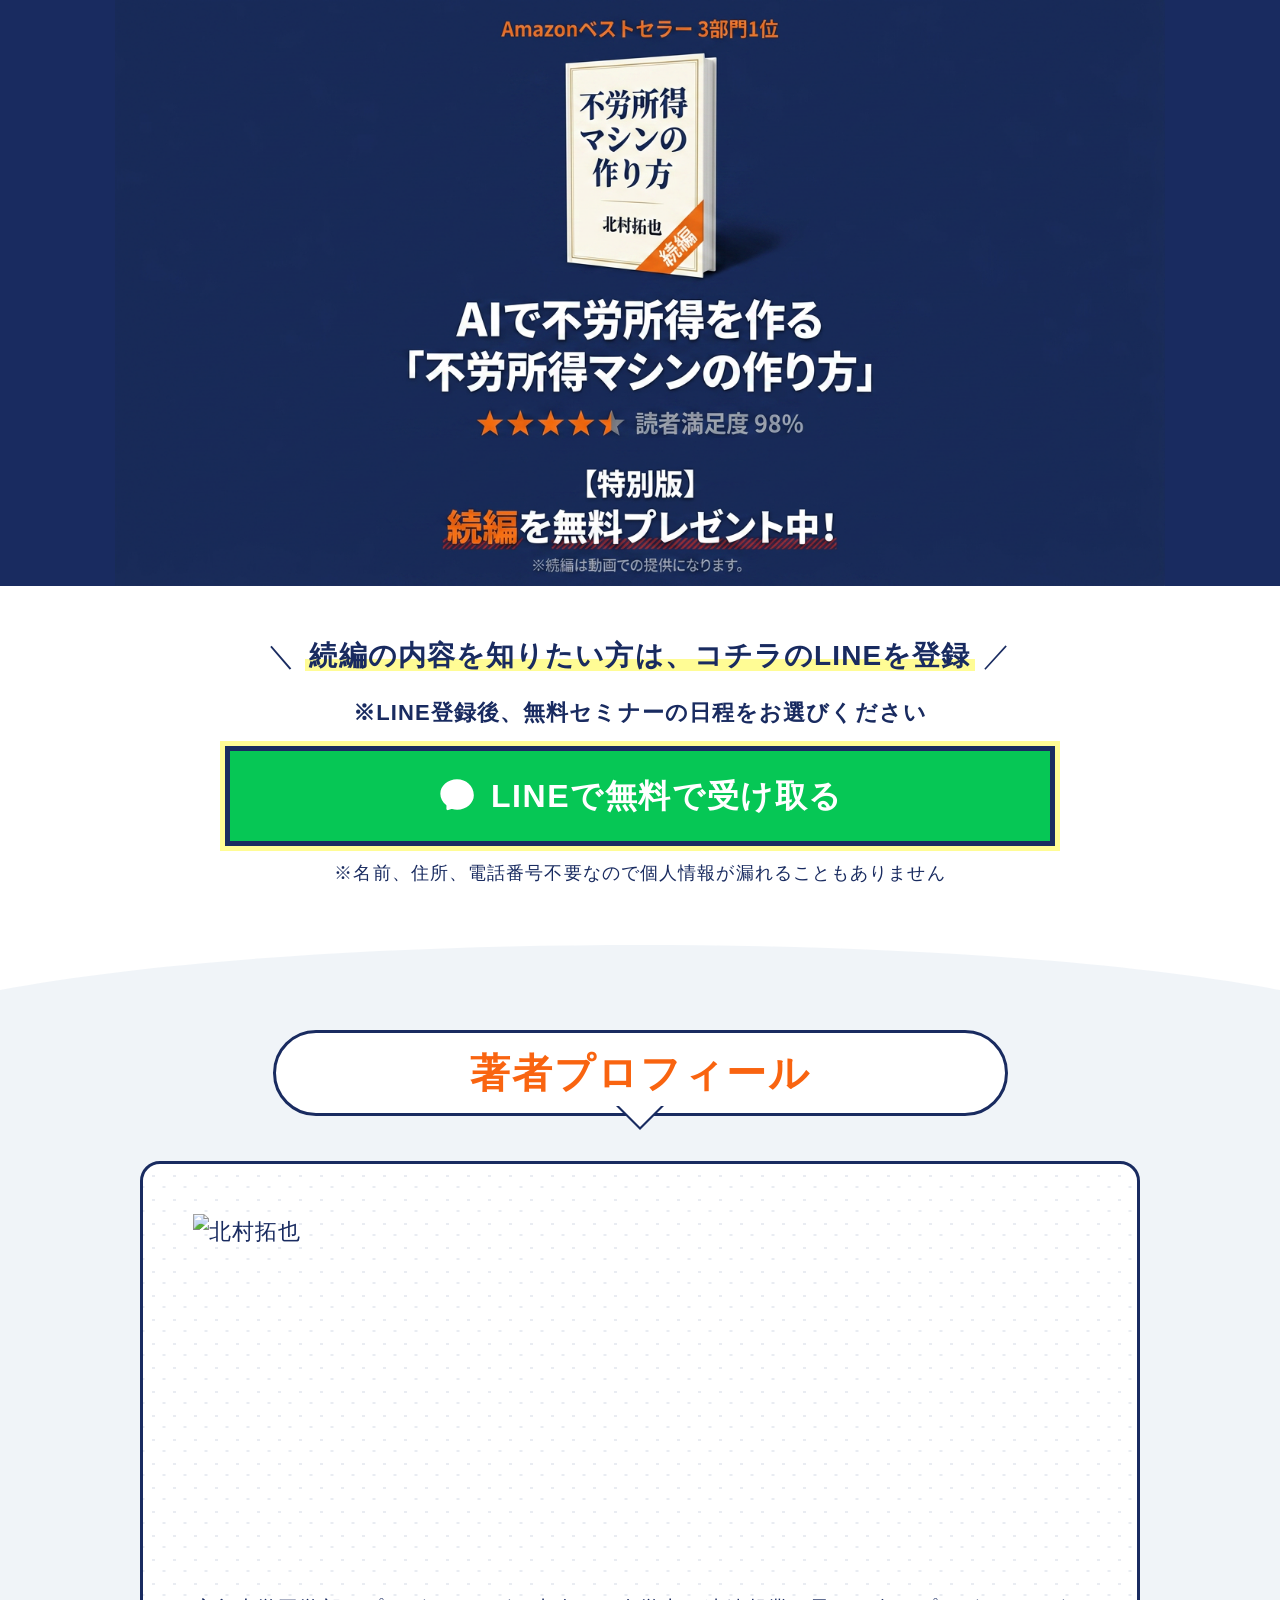
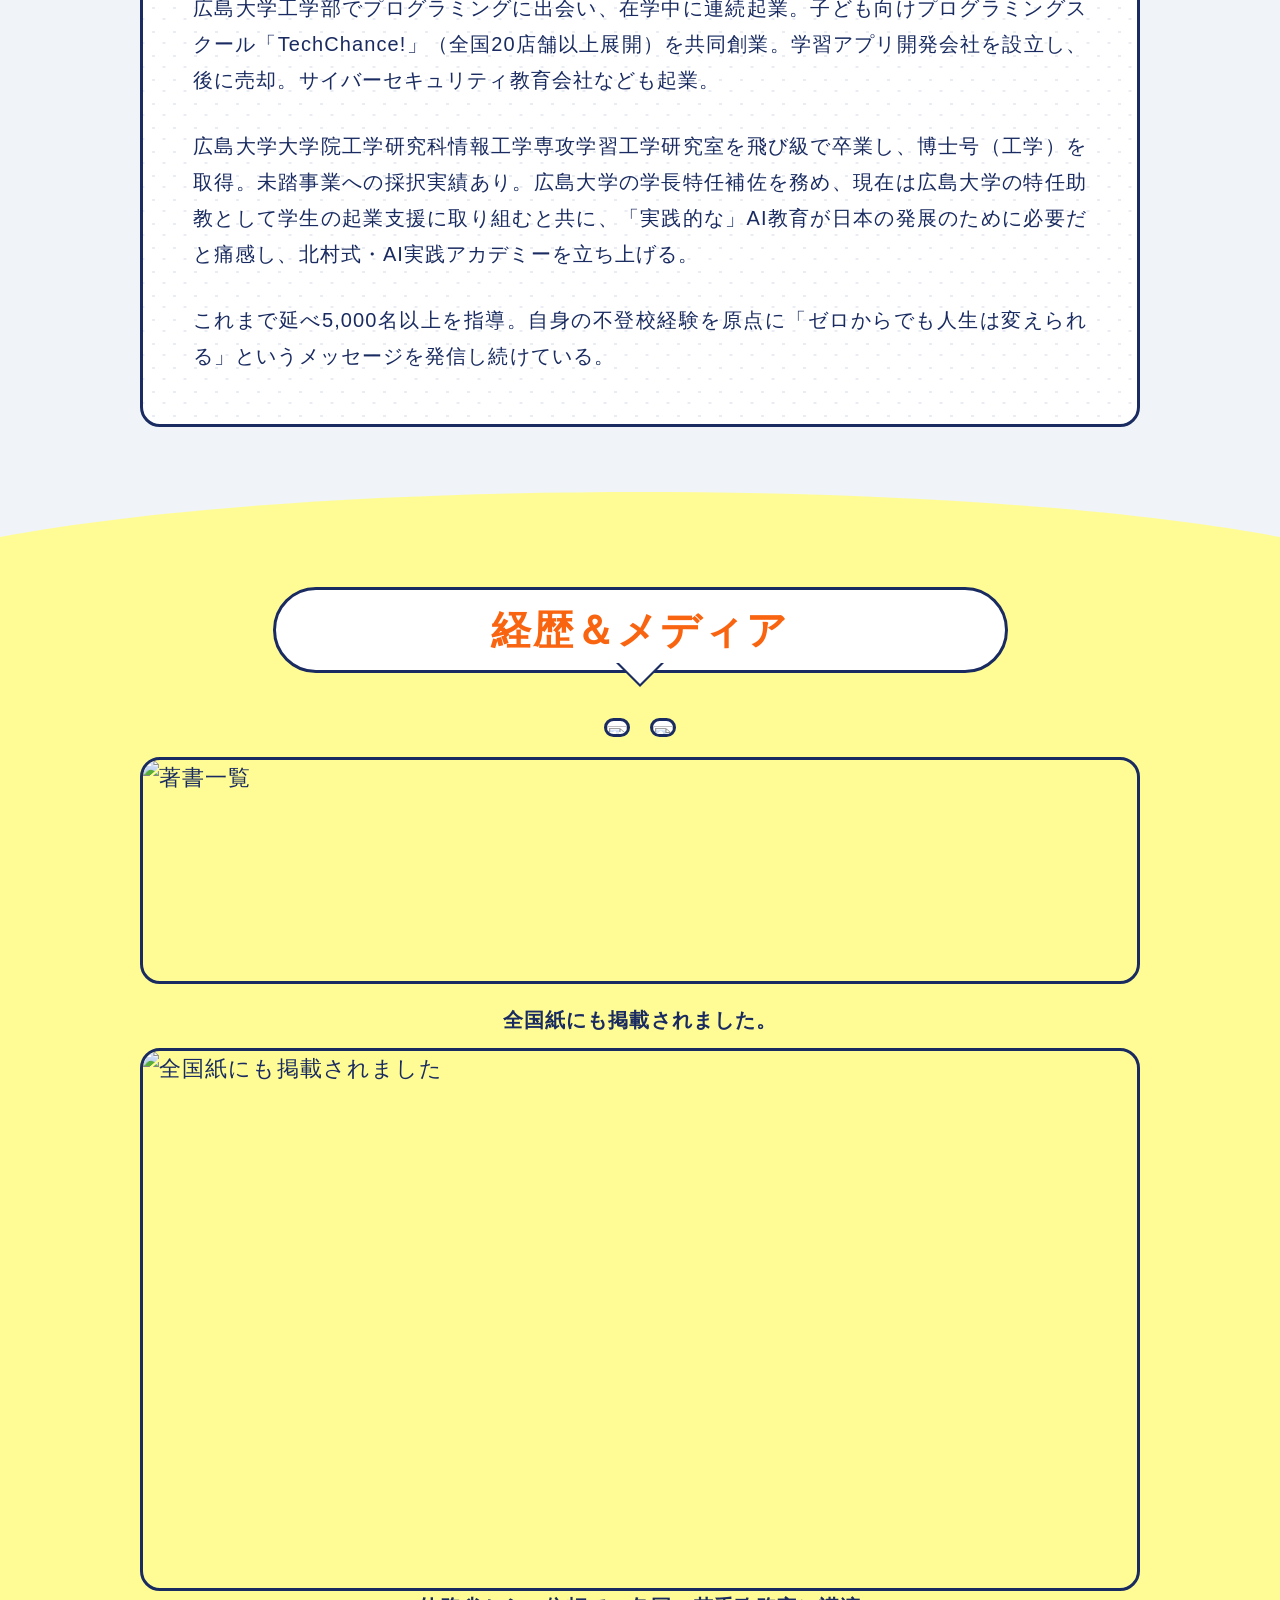
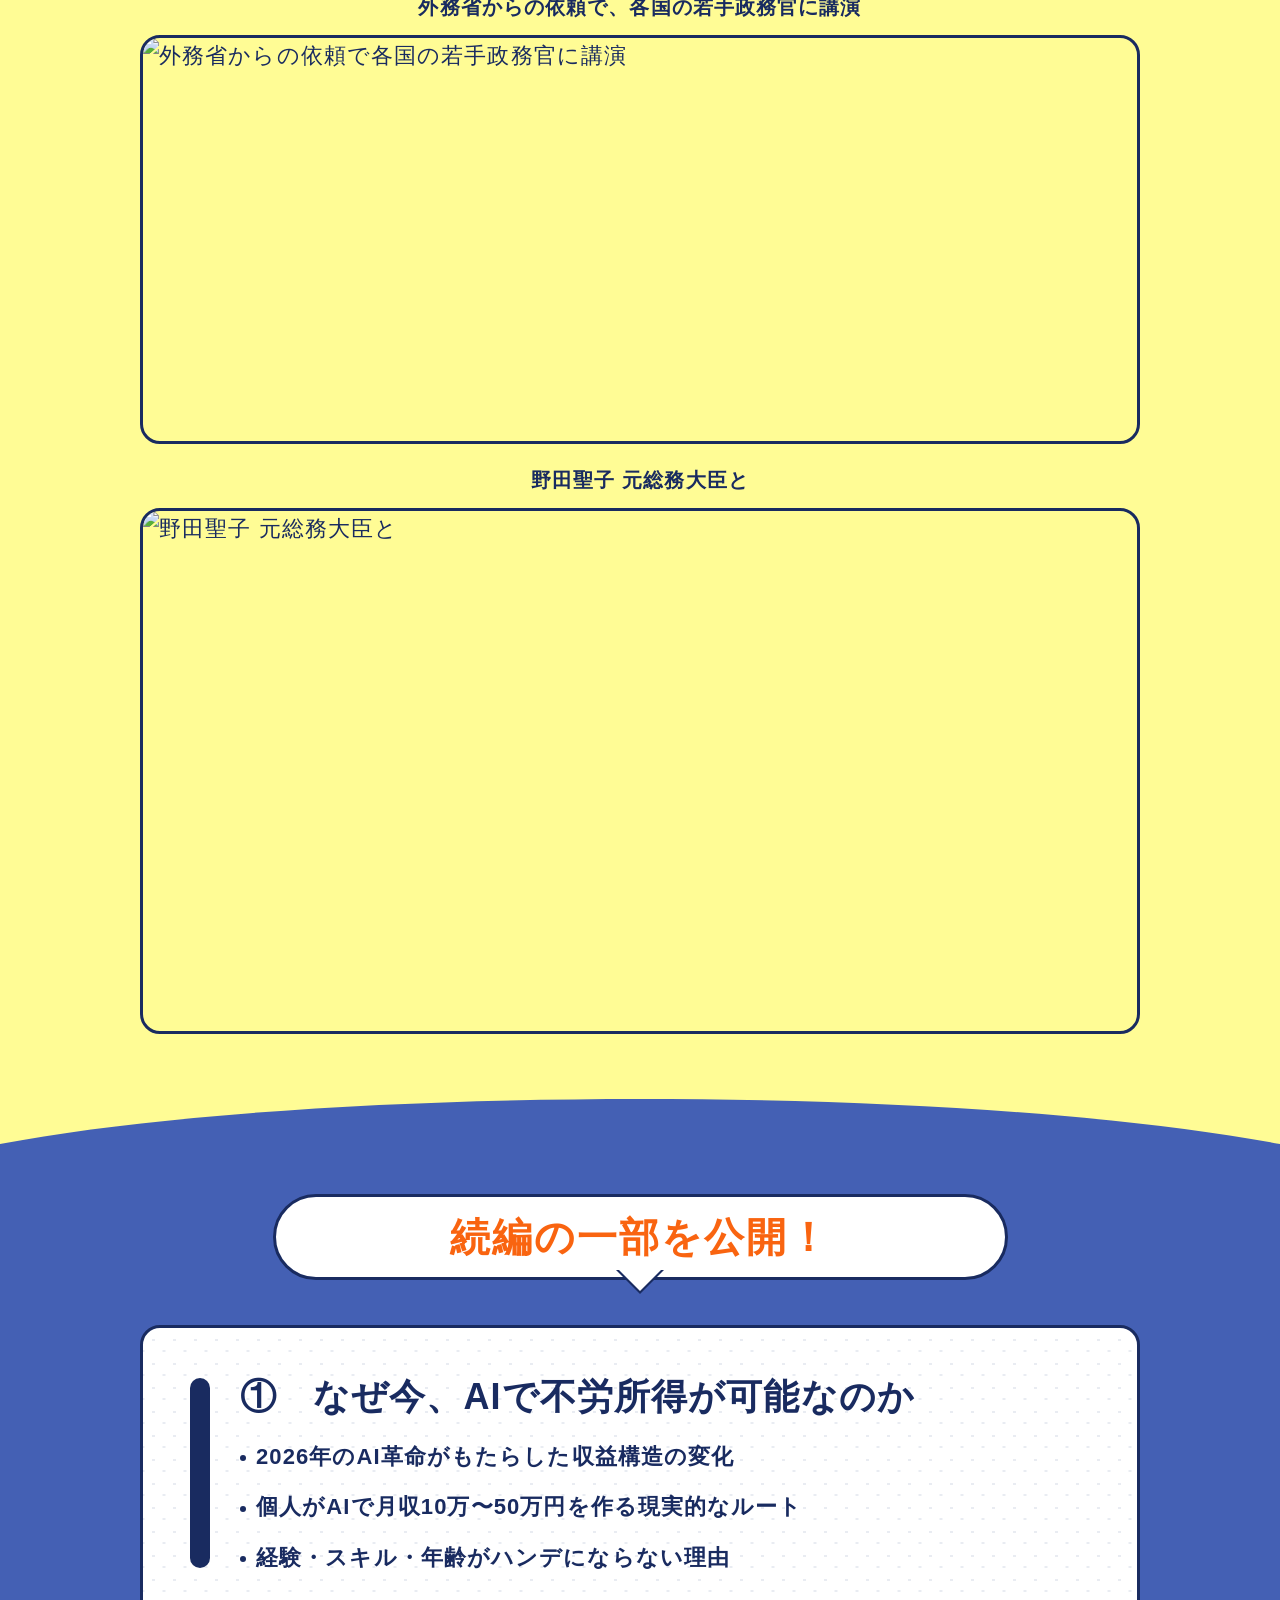
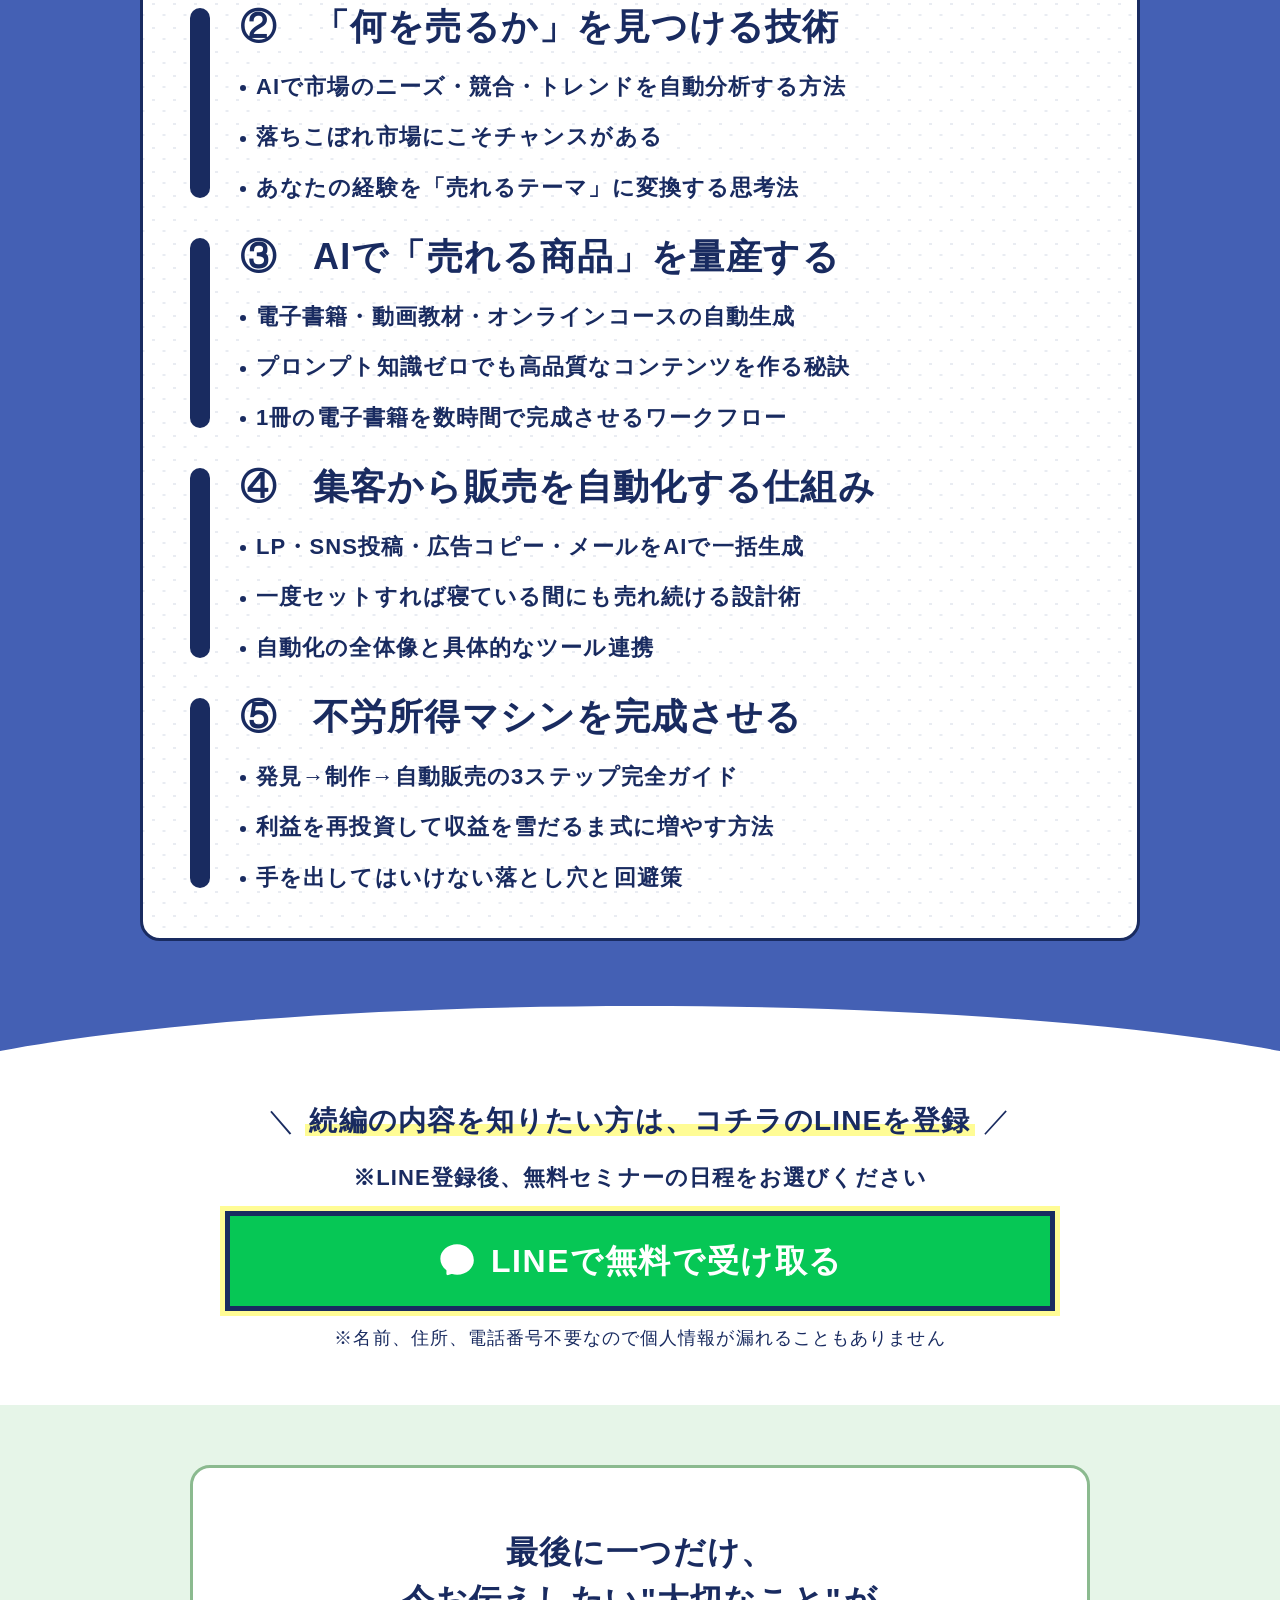
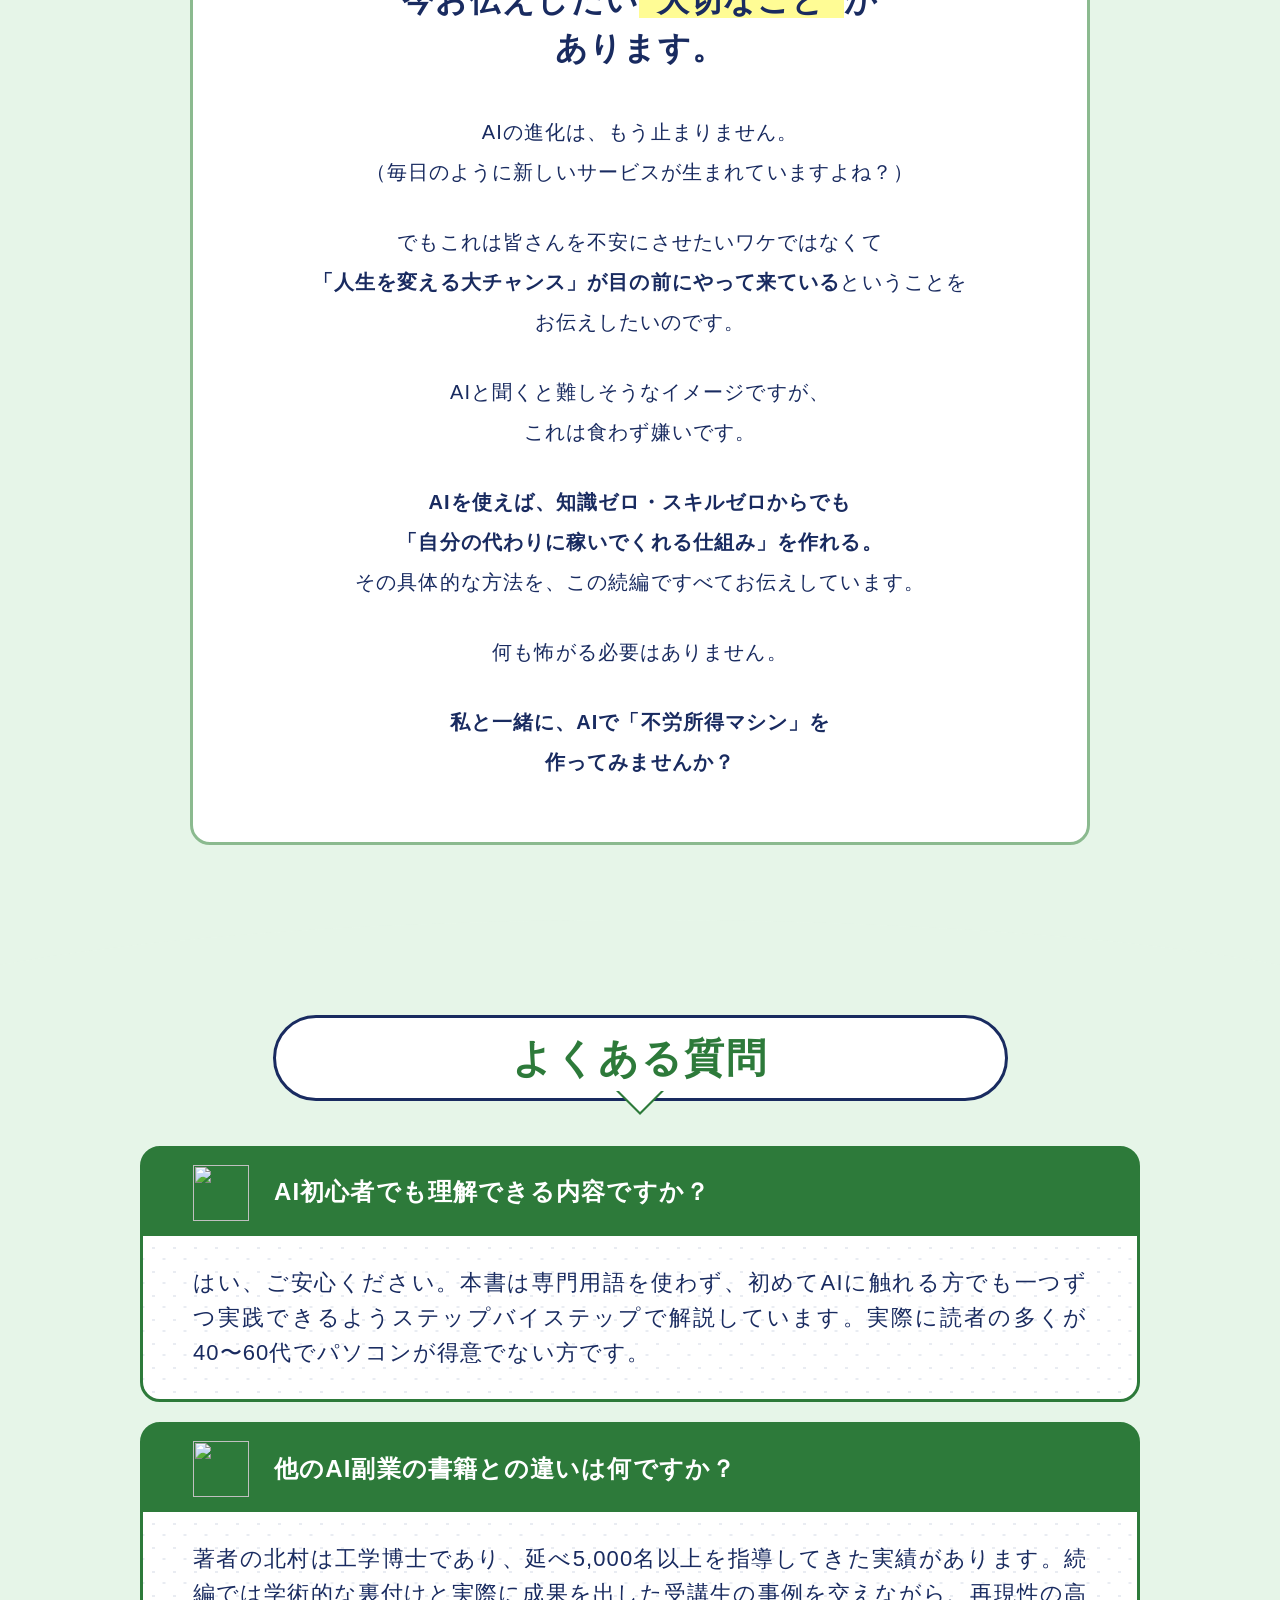
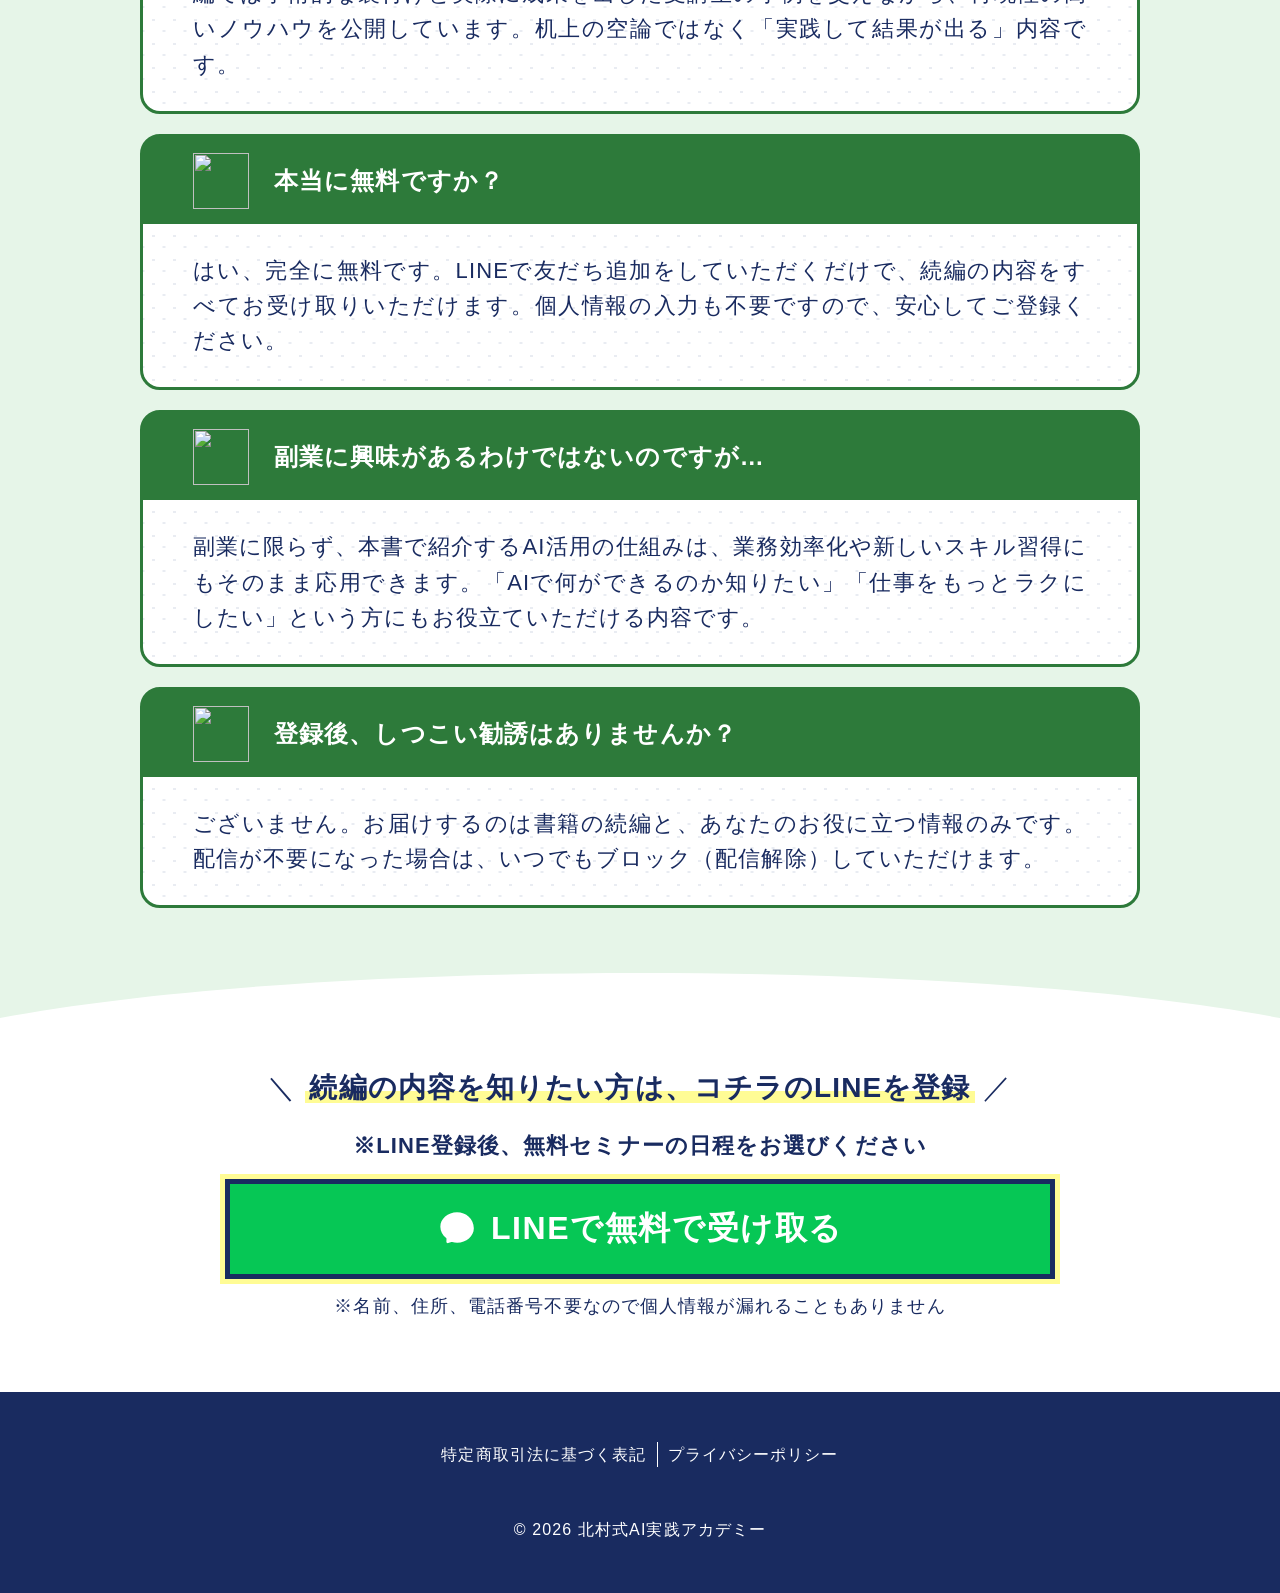
==== 06_book_lp/index.html @ 5d8a8816 "Add files via upload" ====
<!DOCTYPE html>
<html lang="ja">
  <head>
    <meta charset="UTF-8" />
    <title>不労所得マシンの作り方【続編】無料プレゼント｜北村拓也</title>
    <meta name="robots" content="noindex,nofollow" />
    <meta name="viewport" content="width=device-width, initial-scale=1.0" />
    <meta name="format-detection" content="email=no,telephone=no,address=no" />

<style>
/* ===== reset ===== */
html,body,div,span,applet,object,iframe,h1,h2,h3,h4,h5,h6,p,blockquote,pre,a,abbr,acronym,address,big,cite,code,del,dfn,em,img,ins,kbd,q,s,samp,small,strike,strong,sub,sup,tt,var,b,u,i,center,dl,dt,dd,ol,ul,li,fieldset,form,label,legend,table,caption,tbody,tfoot,thead,tr,th,td,article,aside,canvas,details,embed,figure,figcaption,footer,header,hgroup,menu,nav,output,ruby,section,summary,time,mark,audio,video{margin:0;padding:0;border:0;font-size:100%;font:inherit;vertical-align:baseline}article,aside,details,figcaption,figure,footer,header,hgroup,menu,nav,section{display:block}body{line-height:1}ol,ul{list-style:none}blockquote,q{quotes:none}blockquote:before,blockquote:after,q:before,q:after{content:'';content:none}table{border-collapse:collapse;border-spacing:0}input{margin:0;padding:0;background:none;border:none;border-radius:0;outline:none;-webkit-appearance:none;-moz-appearance:none;appearance:none}img{vertical-align:top}

/* ===== style.css  ===== */
*,*::before,*::after{box-sizing:border-box}
body{font-family:"Hiragino Sans","Hiragino Kaku Gothic ProN",hiragino-kaku-gothic-pron,Meiryo,"Helvetica Neue",Arial,sans-serif;line-height:1.6;color:#192b60;font-size:22px;letter-spacing:.05em}
@media screen and (max-width:600px){body{font-size:max(3.5416666667vw,17px);line-height:1.5}}
img,source,picture{display:block;max-width:100%;height:auto}
.lp_block img{width:100%}
::selection{color:#192b60;background-color:#fffc95}
a{color:inherit;text-decoration:none}

.lp_block_box,.lp_block_faq_answer,.lp_block_achievement_item,.lp_block_profile_item{background-color:#fff;background-image:radial-gradient(circle,#e9ecf2 1.5px,transparent 1.5px),radial-gradient(circle,#e9ecf2 1.5px,transparent 1.5px);background-position:0 0,10.5px 11px;background-size:21px 24px}
@media screen and (max-width:600px){.lp_block_box,.lp_block_faq_answer,.lp_block_achievement_item,.lp_block_profile_item{background-image:radial-gradient(circle,#e9ecf2 .75px,transparent .75px),radial-gradient(circle,#e9ecf2 .75px,transparent .75px);background-position:0 0,4.75px 5.5px;background-size:9.5px 11px}}

.lp_block{margin-inline:auto;padding:50px 15px;width:100%;max-width:1030px}
@media screen and (max-width:600px){.lp_block{padding:7.2916666667vw 3.125vw}}

.lp_block_fv{padding:0;max-width:none;background-color:#192b60;text-align:center}
.lp_block_fv picture{margin-inline:auto}
.lp_block_fv img{max-width:1050px;width:100%;margin-inline:auto}

.lp_block_profile{padding-top:40px}
@media screen and (max-width:600px){.lp_block_profile{padding-top:5.7291666667vw}}
.lp_block_profile_container{display:flex;gap:20px}
@media screen and (max-width:600px){.lp_block_profile_container{flex-direction:column;gap:3.125vw}}
.lp_block_profile_container p{font-weight:500}
.lp_block_profile_item{justify-content:space-between;border:3px solid #192b60;border-radius:20px}
@media screen and (max-width:600px){.lp_block_profile_item{border-width:2px;border-radius:2.0833333333vw}}
.lp_block_profile_item_main{padding:50px;flex-basis:100%}
@media screen and (max-width:600px){.lp_block_profile_item_main{padding:4.1666666667vw 5.2083333333vw 5.2083333333vw}}
.lp_block_profile_item_main h3{font-weight:700;font-size:28px;margin-bottom:40px}
@media screen and (max-width:600px){.lp_block_profile_item_main h3{font-size:max(5vw,19px);margin-bottom:2.6041666667vw;letter-spacing:normal}}
.lp_block_profile_item_main p{font-size:20px;line-height:1.8;text-align:justify}
@media screen and (max-width:600px){.lp_block_profile_item_main p{font-size:max(3.6458333333vw,17px);font-weight:400;line-height:1.9}}
.lp_block_profile_item_main p+p{margin-top:30px}
@media screen and (max-width:600px){.lp_block_profile_item_main p+p{margin-top:4.1666666667vw}}
.lp_block_profile_item_main p:last-of-type{margin-bottom:50px}
@media screen and (max-width:600px){.lp_block_profile_item_main p:last-of-type{margin-bottom:5.5208333333vw}}
.lp_block_profile_item_main picture{margin-inline:auto}
@media screen and (max-width:600px){.lp_block_profile_item_main img{display:block;margin-inline:auto;max-width:56.25vw}}

.lp_block_achievement_container{display:flex;flex-wrap:wrap;justify-content:center;gap:20px;max-width:1030px;margin-inline:auto;margin-bottom:20px}
@media screen and (max-width:600px){.lp_block_achievement_container{justify-content:space-between;gap:3.125vw;margin-bottom:3.125vw}}
.lp_block_achievement_item{border:3px solid #192b60;border-radius:20px;overflow:hidden}
@media screen and (min-width:600px){.lp_block_achievement_item{max-width:320px}}
@media screen and (max-width:600px){.lp_block_achievement_item{border-width:2px;border-radius:2.0833333333vw;width:45.3125vw}.lp_block_achievement_item:last-child{margin-inline:auto}}
.lp_block_achievement_row img{border:3px solid #192b60;border-radius:20px}
@media screen and (max-width:600px){.lp_block_achievement_row img{border-width:2px;border-radius:2.0833333333vw}}

.lp_block_details{padding:50px 47px}
@media screen and (max-width:600px){.lp_block_details{padding:5.2083333333vw 4.8958333333vw}}
.lp_block_details_item{display:flex}
.lp_block_details_item::before{content:"";width:20px;background-color:#192b60;flex-shrink:0;border-radius:1000px}
@media screen and (max-width:600px){.lp_block_details_item::before{width:2.0833333333vw}}
.lp_block_details_item+.lp_block_details_item{margin-top:40px}
@media screen and (max-width:600px){.lp_block_details_item+.lp_block_details_item{margin-top:7.2916666667vw}}
.lp_block_details_text{padding-left:30px;margin-top:-10px;margin-bottom:-6px}
@media screen and (max-width:600px){.lp_block_details_text{padding-left:3.5416666667vw;margin-top:-.1041666667vw;margin-bottom:-.1041666667vw}}
.lp_block_details h3{display:flex;column-gap:1em;font-size:36px;font-weight:800;margin-bottom:16px}
@media screen and (max-width:600px){.lp_block_details h3{font-size:max(4.5833333333vw,21px);line-height:1.4;margin-bottom:3.125vw}}
.lp_block_details h3 span:first-child{flex-shrink:0}
.lp_block_details ul{list-style-type:none}
.lp_block_details ul li{display:flex;font-weight:600;align-items:start;line-height:1.4}
.lp_block_details ul li::before{display:inline-block;content:"";width:6px;height:6px;background-color:#192b60;border-radius:1000px;margin-right:10px;margin-top:.6em;flex-shrink:0}
.lp_block_details ul li+li{margin-top:20px}
@media screen and (max-width:600px){.lp_block_details ul li+li{margin-top:2.6041666667vw}}

.lp_block_bg_green{background-color:#e6f5e8}
.lp_block_message_section{background-color:#e6f5e8;padding:60px 15px}
@media screen and (max-width:600px){.lp_block_message_section{padding:7.3vw 3.1vw}}
.message-card{max-width:900px;margin:0 auto;background:#fff;border:3px solid #8bba8f;border-radius:20px;padding:60px 50px;text-align:center}
@media screen and (max-width:600px){.message-card{padding:7.3vw 5.2vw;border-width:2px;border-radius:2.08vw}}
.message-card .msg-heading{font-size:32px;font-weight:900;color:#192b60;line-height:1.5;margin-bottom:40px}
.message-card .msg-heading em{font-style:normal;background:linear-gradient(transparent 50%,#fffc95 50%);padding:0 2px}
@media screen and (max-width:600px){.message-card .msg-heading{font-size:max(5.5vw,22px);margin-bottom:5.2vw}}
.message-card p{font-size:20px;font-weight:500;line-height:2;text-align:center;margin-bottom:30px}
@media screen and (max-width:600px){.message-card p{font-size:max(3.6vw,16px);margin-bottom:4.2vw}}
.message-card p:last-child{margin-bottom:0}
.message-card p strong{font-weight:800;color:#192b60}
.lp_block_bg_green h2{color:#2d7a3a}
.lp_block_bg_green h2::before{border-top-color:#fff}
.lp_block_bg_green h2::after{border-top-color:#2d7a3a}
.lp_block_faq.lp_block_box{background:#2d7a3a}
.lp_block_bg_green .lp_block_faq.lp_block_box{border-color:#2d7a3a}
.lp_block_faq_question{position:relative;display:flex;align-items:center;column-gap:25px;color:#fff;font-size:24px;font-weight:700;padding:16px 50px 15px;text-align:justify}
@media screen and (max-width:600px){.lp_block_faq_question{padding:4.1666666667vw;font-size:max(3.6458333333vw,19px);column-gap:2.6041666667vw;line-height:1.4}}
.lp_block_faq_question img{height:56px;width:56px}
@media screen and (max-width:600px){.lp_block_faq_question img{height:45px;width:45px}}
.lp_block_faq_answer{padding:29px 50px;font-weight:400;text-align:justify}
@media screen and (max-width:600px){.lp_block_faq_answer{padding:4.1666666667vw 5.2083333333vw;line-height:1.7}}

.lp_block_form{margin:0 auto;max-width:none;text-align:center}
@media screen and (max-width:600px){.lp_block_form{line-height:1.3}}
.lp_block_form small{font-size:18px;font-weight:400}
@media screen and (max-width:600px){.lp_block_form small{font-size:max(3.3333333333vw,14px)}}
.lp_block_form_first{padding-bottom:40px}
@media screen and (max-width:600px){.lp_block_form_first{padding-bottom:5.2083333333vw}}
.lp_block_form_last{padding-bottom:70px}
@media screen and (max-width:600px){.lp_block_form_last{padding-bottom:5.2083333333vw}}

/* LINE CTA */
.cta-line-btn{display:flex;align-items:center;justify-content:center;gap:14px;max-width:830px;margin:0 auto 8px;padding:22px 32px;height:100px;background:#06C755;border:5px solid #192b60;outline:5px solid #fffc95;color:#fff;font-size:32px;font-weight:900;letter-spacing:.05em;text-decoration:none;transition:opacity .3s}
.cta-line-btn:hover{opacity:.85}
@media screen and (max-width:600px){.cta-line-btn{height:16.6666666667vw;font-size:max(4.5vw,20px);gap:10px;padding:16px 20px;border-width:3px;outline-width:3px}}
.cta-line-btn svg{flex-shrink:0}
.form-title{font-size:28px;font-weight:800;margin-bottom:20px;text-align:center;color:#192b60;line-height:1.4}
.form-title span{background:linear-gradient(transparent 60%,#fffc95 60%);padding:0 4px}
.form-title::before{content:"＼ ";font-weight:400}
.form-title::after{content:" ／";font-weight:400}
@media screen and (max-width:600px){.form-title{font-size:max(4.5vw,19px);margin-bottom:3.125vw}}
.form-subtitle{font-size:22px;font-weight:800;text-align:center;color:#192b60;margin-bottom:16px}
@media screen and (max-width:600px){.form-subtitle{font-size:max(3.8vw,16px);margin-bottom:2.6vw}}

.lp_block_footer{display:flex;flex-direction:column;row-gap:50px;max-width:none;background-color:#192b60;font-size:16px;color:#fff}
@media screen and (max-width:600px){.lp_block_footer{font-size:max(2.6041666667vw,13px);row-gap:10.4166666667vw}}
.lp_block_footer ul{display:flex;justify-content:center}
@media screen and (max-width:600px){.lp_block_footer ul{flex-direction:column}}
.lp_block_footer ul li{padding-inline:10px}
@media screen and (max-width:600px){.lp_block_footer ul li{text-align:center}}
.lp_block_footer ul li+li{border-left:1px solid #fff}
@media screen and (max-width:600px){.lp_block_footer ul li+li{border-width:0;padding-top:3.125vw}}
.lp_block_footer p{text-align:center}
.lp_block_footer a{color:#fff;text-decoration:none}
.lp_block_footer a:hover{text-decoration:underline}

.wave-divider{width:100%;overflow:hidden;line-height:0}
.wave-divider svg{display:block;width:100%;height:60px}
@media screen and (max-width:600px){.wave-divider svg{height:35px}}

.lp_block_box{border:3px solid #192b60;border-radius:20px;overflow:hidden}
@media screen and (max-width:600px){.lp_block_box{border-width:2px;border-radius:2.0833333333vw}}
.lp_block_box+.lp_block_box{margin-top:20px}

.lp_block_bg_navy{background-color:#4460b4}
.lp_block_bg_blue{background-color:#f0f4f8}
.lp_block_bg_yellow{background-color:#fffc95}

h2{position:relative;font-size:40px;font-weight:700;color:#f96410;border:3px solid #192b60;background-color:#fff;border-radius:100000px;text-align:center;margin-inline:auto;padding:8px;width:100%;max-width:735px;margin-bottom:45px;letter-spacing:.05em}
@media screen and (max-width:600px){h2{font-size:7.2916666667vw;border-width:2px;padding:2.0833333333vw;max-width:82.7083333333vw;margin-bottom:4.8958333333vw;line-height:1.3}}
h2::before{content:"";position:absolute;bottom:-38px;left:50%;transform:translateX(-50%);border:24px solid transparent;border-top:24px solid #fff;z-index:2}
@media screen and (max-width:600px){h2::before{bottom:-4.6875vw;border:3.125vw solid transparent;border-top:3.125vw solid #fff}}
h2::after{content:"";position:absolute;bottom:-41px;left:50%;transform:translateX(-50%);border:24px solid transparent;border-top-color:#192b60;z-index:1}
@media screen and (max-width:600px){h2::after{bottom:-5.2083333333vw;border:3.125vw solid transparent;border-top:3.125vw solid #192b60}}

.sp{display:none}
@media screen and (max-width:600px){.sp{display:block}}
</style>

  </head>
  <body>
    <main>

      <!-- ===== FV ===== -->
      <div class="lp_block lp_block_fv">
        <picture>
          <source srcset="images/fv_sp.png" media="(max-width: 600px)" />
          <img src="images/fv.png" />
        </picture>
      </div>

      <!-- ===== CTA① ===== -->
      <div class="lp_block lp_block_form lp_block_form_first">
        <p class="form-title"><span>続編の内容を知りたい方は、コチラのLINEを登録</span></p>
        <p class="form-subtitle">※LINE登録後、無料セミナーの日程をお選びください</p>
        <a href="https://lin.ee/f1OUNri" target="_blank" class="cta-line-btn">
          <svg viewBox="0 0 24 24" width="40" height="40" fill="#fff"><path d="M12 2C6.48 2 2 5.93 2 10.66c0 2.72 1.35 5.15 3.46 6.73.14.1.23.28.23.47l-.05 1.74c-.02.59.52 1.03 1.07.85l1.94-.65c.15-.05.31-.05.46-.01.94.26 1.94.4 2.99.4 5.52 0 10-3.93 10-8.66C22 5.93 17.52 2 12 2z"/></svg>
          LINEで無料で受け取る
        </a>
        <small>※名前、住所、電話番号不要なので<br class="sp" />個人情報が漏れることもありません</small>
      </div>

      <!-- wave: 白→プロフィール灰 -->
      <div class="wave-divider" style="background:#f0f4f8"><svg viewBox="0 0 1440 60" preserveAspectRatio="none"><path d="M0,60 C360,0 1080,0 1440,60 L1440,0 L0,0 Z" fill="#fff"/></svg></div>

      <!-- ===== 著者プロフィール ===== -->
      <div class="lp_block_bg_blue">
        <div class="lp_block lp_block_profile">
          <h2>著者プロフィール</h2>
          <div class="lp_block_profile_container">
            <div class="lp_block_profile_item lp_block_profile_item_main">
              <picture style="margin-bottom:40px">
                <img src="https://ai-academy.jp/lp/model/images/prof01.png" alt="北村拓也" width="806" height="303" style="width:100%;max-width:100%;height:auto" />
              </picture>
              <p>広島大学工学部でプログラミングに出会い、在学中に連続起業。子ども向けプログラミングスクール「TechChance!」（全国20店舗以上展開）を共同創業。学習アプリ開発会社を設立し、後に売却。サイバーセキュリティ教育会社なども起業。</p>
              <p>広島大学大学院工学研究科情報工学専攻学習工学研究室を飛び級で卒業し、博士号（工学）を取得。未踏事業への採択実績あり。広島大学の学長特任補佐を務め、現在は広島大学の特任助教として学生の起業支援に取り組むと共に、「実践的な」AI教育が日本の発展のために必要だと痛感し、北村式・AI実践アカデミーを立ち上げる。</p>
              <p style="margin-bottom:0">これまで延べ5,000名以上を指導。自身の不登校経験を原点に「ゼロからでも人生は変えられる」というメッセージを発信し続けている。</p>
            </div>
          </div>
        </div>
      </div>

      <!-- wave: プロフィール灰→経歴黄 -->
      <div class="wave-divider" style="background:#fffc95"><svg viewBox="0 0 1440 60" preserveAspectRatio="none"><path d="M0,60 C360,0 1080,0 1440,60 L1440,0 L0,0 Z" fill="#f0f4f8"/></svg></div>

      <!-- ===== 経歴＆メディア ===== -->
      <div class="lp_block_bg_yellow">
        <div class="lp_block">
          <h2>経歴＆メディア</h2>
          <!-- 受賞歴 -->
          <div class="lp_block_achievement_container">
            <div class="lp_block_achievement_item"><img src="https://ai-academy.jp/lp/model/images/prof01_3_1.jpg" width="429" height="238" /></div>
            <div class="lp_block_achievement_item"><img src="https://ai-academy.jp/lp/model/images/prof01_3_2.jpg" width="429" height="293" /></div>
          </div>
          <!-- 著書 -->
          <div class="lp_block_achievement_row">
            <img src="https://ai-academy.jp/lp/model/images/prof01_4_1.png" alt="著書一覧" width="830" height="184" />
          </div>
          <!-- メディア -->
          <div class="lp_block_achievement_row" style="margin-top:20px">
            <p style="text-align:center;font-size:20px;font-weight:700;margin-bottom:12px">全国紙にも掲載されました。</p>
            <img src="https://ai-academy.jp/lp/model/images/prof01_5_1.png" alt="全国紙にも掲載されました" width="994" height="537" />
          </div>
          <!-- 外務省講演 -->
          <div class="lp_block_achievement_row">
            <p style="text-align:center;font-size:20px;font-weight:700;margin-bottom:12px">外務省からの依頼で、各国の若手政務官に講演</p>
            <img src="https://ai-academy.jp/lp/model/images/prof01_6_1.jpg" alt="外務省からの依頼で各国の若手政務官に講演" width="760" height="308" />
          </div>
          <!-- 野田聖子氏との写真 -->
          <div class="lp_block_achievement_row" style="margin-top:20px">
            <p style="text-align:center;font-size:20px;font-weight:700;margin-bottom:12px">野田聖子 元総務大臣と</p>
            <img src="https://ai-academy.jp/lp/model/images/prof01_6_2.jpg" alt="野田聖子 元総務大臣と" width="760" height="398" />
          </div>
        </div>
      </div>

      <!-- wave: 経歴黄→続編紺 -->
      <div class="wave-divider" style="background:#4460b4"><svg viewBox="0 0 1440 60" preserveAspectRatio="none"><path d="M0,60 C360,0 1080,0 1440,60 L1440,0 L0,0 Z" fill="#fffc95"/></svg></div>

      <!-- ===== 続編の一部を公開 ===== -->
      <div class="lp_block_bg_navy">
        <div class="lp_block">
          <h2>続編の一部を公開！</h2>
          <div class="lp_block_details lp_block_box">
            <div class="lp_block_details_item">
              <div class="lp_block_details_text">
                <h3><span>①</span><span>なぜ今、AIで不労所得が可能なのか</span></h3>
                <ul>
                  <li>2026年のAI革命がもたらした収益構造の変化</li>
                  <li>個人がAIで月収10万〜50万円を作る現実的なルート</li>
                  <li>経験・スキル・年齢がハンデにならない理由</li>
                </ul>
              </div>
            </div>
            <div class="lp_block_details_item">
              <div class="lp_block_details_text">
                <h3><span>②</span><span>「何を売るか」を見つける技術</span></h3>
                <ul>
                  <li>AIで市場のニーズ・競合・トレンドを自動分析する方法</li>
                  <li>落ちこぼれ市場にこそチャンスがある</li>
                  <li>あなたの経験を「売れるテーマ」に変換する思考法</li>
                </ul>
              </div>
            </div>
            <div class="lp_block_details_item">
              <div class="lp_block_details_text">
                <h3><span>③</span><span>AIで「売れる商品」を量産する</span></h3>
                <ul>
                  <li>電子書籍・動画教材・オンラインコースの自動生成</li>
                  <li>プロンプト知識ゼロでも高品質なコンテンツを作る秘訣</li>
                  <li>1冊の電子書籍を数時間で完成させるワークフロー</li>
                </ul>
              </div>
            </div>
            <div class="lp_block_details_item">
              <div class="lp_block_details_text">
                <h3><span>④</span><span>集客から販売を自動化する仕組み</span></h3>
                <ul>
                  <li>LP・SNS投稿・広告コピー・メールをAIで一括生成</li>
                  <li>一度セットすれば寝ている間にも売れ続ける設計術</li>
                  <li>自動化の全体像と具体的なツール連携</li>
                </ul>
              </div>
            </div>
            <div class="lp_block_details_item">
              <div class="lp_block_details_text">
                <h3><span>⑤</span><span>不労所得マシンを完成させる</span></h3>
                <ul>
                  <li>発見→制作→自動販売の3ステップ完全ガイド</li>
                  <li>利益を再投資して収益を雪だるま式に増やす方法</li>
                  <li>手を出してはいけない落とし穴と回避策</li>
                </ul>
              </div>
            </div>
          </div>
        </div>
      </div>

      <!-- wave: 続編紺→白 -->
      <div class="wave-divider" style="background:#fff"><svg viewBox="0 0 1440 60" preserveAspectRatio="none"><path d="M0,60 C360,0 1080,0 1440,60 L1440,0 L0,0 Z" fill="#4460b4"/></svg></div>

      <!-- ===== CTA② ===== -->
      <div class="lp_block lp_block_form">
        <p class="form-title"><span>続編の内容を知りたい方は、コチラのLINEを登録</span></p>
        <p class="form-subtitle">※LINE登録後、無料セミナーの日程をお選びください</p>
        <a href="https://lin.ee/f1OUNri" target="_blank" class="cta-line-btn">
          <svg viewBox="0 0 24 24" width="40" height="40" fill="#fff"><path d="M12 2C6.48 2 2 5.93 2 10.66c0 2.72 1.35 5.15 3.46 6.73.14.1.23.28.23.47l-.05 1.74c-.02.59.52 1.03 1.07.85l1.94-.65c.15-.05.31-.05.46-.01.94.26 1.94.4 2.99.4 5.52 0 10-3.93 10-8.66C22 5.93 17.52 2 12 2z"/></svg>
          LINEで無料で受け取る
        </a>
        <small>※名前、住所、電話番号不要なので<br class="sp" />個人情報が漏れることもありません</small>
      </div>

      <!-- ===== MESSAGE ===== -->
      <div class="lp_block_message_section">
        <div class="message-card">
          <div class="msg-heading">最後に一つだけ、<br>今お伝えしたい<em>"大切なこと"</em>が<br>あります。</div>

          <p>AIの進化は、もう止まりません。<br>（毎日のように新しいサービスが生まれていますよね？）</p>

          <p>でもこれは皆さんを不安にさせたいワケではなくて<br><strong>「人生を変える大チャンス」が目の前にやって来ている</strong>ということを<br>お伝えしたいのです。</p>

          <p>AIと聞くと難しそうなイメージですが、<br>これは食わず嫌いです。</p>

          <p><strong>AIを使えば、知識ゼロ・スキルゼロからでも<br>「自分の代わりに稼いでくれる仕組み」を作れる。</strong><br>その具体的な方法を、この続編ですべてお伝えしています。</p>

          <p>何も怖がる必要はありません。</p>

          <p><strong>私と一緒に、AIで「不労所得マシン」を<br>作ってみませんか？</strong></p>
        </div>
      </div>

      <!-- wave: 緑メッセージ→FAQ緑 -->
      <div class="wave-divider" style="background:#e6f5e8"><svg viewBox="0 0 1440 60" preserveAspectRatio="none"><path d="M0,60 C360,0 1080,0 1440,60 L1440,0 L0,0 Z" fill="#e6f5e8"/></svg></div>

      <!-- ===== FAQ ===== -->
      <div class="lp_block_bg_green">
        <div class="lp_block">
          <h2>よくある質問</h2>
          <div class="lp_block_faq lp_block_box">
            <div class="lp_block_faq_question"><img src="https://h-toushibu.com/lps/0-files/book/assets/images/faq_icon.png" width="112" height="112" />AI初心者でも理解できる内容ですか？</div>
            <p class="lp_block_faq_answer">はい、ご安心ください。本書は専門用語を使わず、初めてAIに触れる方でも一つずつ実践できるようステップバイステップで解説しています。実際に読者の多くが40〜60代でパソコンが得意でない方です。</p>
          </div>
          <div class="lp_block_faq lp_block_box">
            <div class="lp_block_faq_question"><img src="https://h-toushibu.com/lps/0-files/book/assets/images/faq_icon.png" width="112" height="112" />他のAI副業の書籍との違いは何ですか？</div>
            <p class="lp_block_faq_answer">著者の北村は工学博士であり、延べ5,000名以上を指導してきた実績があります。続編では学術的な裏付けと実際に成果を出した受講生の事例を交えながら、再現性の高いノウハウを公開しています。机上の空論ではなく「実践して結果が出る」内容です。</p>
          </div>
          <div class="lp_block_faq lp_block_box">
            <div class="lp_block_faq_question"><img src="https://h-toushibu.com/lps/0-files/book/assets/images/faq_icon.png" width="112" height="112" />本当に無料ですか？</div>
            <p class="lp_block_faq_answer">はい、完全に無料です。LINEで友だち追加をしていただくだけで、続編の内容をすべてお受け取りいただけます。個人情報の入力も不要ですので、安心してご登録ください。</p>
          </div>
          <div class="lp_block_faq lp_block_box">
            <div class="lp_block_faq_question"><img src="https://h-toushibu.com/lps/0-files/book/assets/images/faq_icon.png" width="112" height="112" />副業に興味があるわけではないのですが…</div>
            <p class="lp_block_faq_answer">副業に限らず、本書で紹介するAI活用の仕組みは、業務効率化や新しいスキル習得にもそのまま応用できます。「AIで何ができるのか知りたい」「仕事をもっとラクにしたい」という方にもお役立ていただける内容です。</p>
          </div>
          <div class="lp_block_faq lp_block_box">
            <div class="lp_block_faq_question"><img src="https://h-toushibu.com/lps/0-files/book/assets/images/faq_icon.png" width="112" height="112" />登録後、しつこい勧誘はありませんか？</div>
            <p class="lp_block_faq_answer">ございません。お届けするのは書籍の続編と、あなたのお役に立つ情報のみです。配信が不要になった場合は、いつでもブロック（配信解除）していただけます。</p>
          </div>
        </div>
      </div>

      <!-- wave: FAQ緑→白 -->
      <div class="wave-divider" style="background:#fff"><svg viewBox="0 0 1440 60" preserveAspectRatio="none"><path d="M0,60 C360,0 1080,0 1440,60 L1440,0 L0,0 Z" fill="#e6f5e8"/></svg></div>

      <!-- ===== CTA③（LAST） ===== -->
      <div class="lp_block lp_block_form lp_block_form_last">
        <p class="form-title"><span>続編の内容を知りたい方は、コチラのLINEを登録</span></p>
        <p class="form-subtitle">※LINE登録後、無料セミナーの日程をお選びください</p>
        <a href="https://lin.ee/f1OUNri" target="_blank" class="cta-line-btn">
          <svg viewBox="0 0 24 24" width="40" height="40" fill="#fff"><path d="M12 2C6.48 2 2 5.93 2 10.66c0 2.72 1.35 5.15 3.46 6.73.14.1.23.28.23.47l-.05 1.74c-.02.59.52 1.03 1.07.85l1.94-.65c.15-.05.31-.05.46-.01.94.26 1.94.4 2.99.4 5.52 0 10-3.93 10-8.66C22 5.93 17.52 2 12 2z"/></svg>
          LINEで無料で受け取る
        </a>
        <small>※名前、住所、電話番号不要なので<br class="sp" />個人情報が漏れることもありません</small>
      </div>

    </main>

    <!-- ===== FOOTER ===== -->
    <footer>
      <div class="lp_block lp_block_footer">
        <ul>
          <li><a href="https://ai-academy.jp/si-2/form/toku.html" target="_blank">特定商取引法に基づく表記</a></li>
          <li><a href="https://ai-academy.jp/si-2/form/praivacy.html" target="_blank">プライバシーポリシー</a></li>
        </ul>
        <p><small>&copy; 2026 北村式AI実践アカデミー</small></p>
      </div>
    </footer>

  </body>
</html>
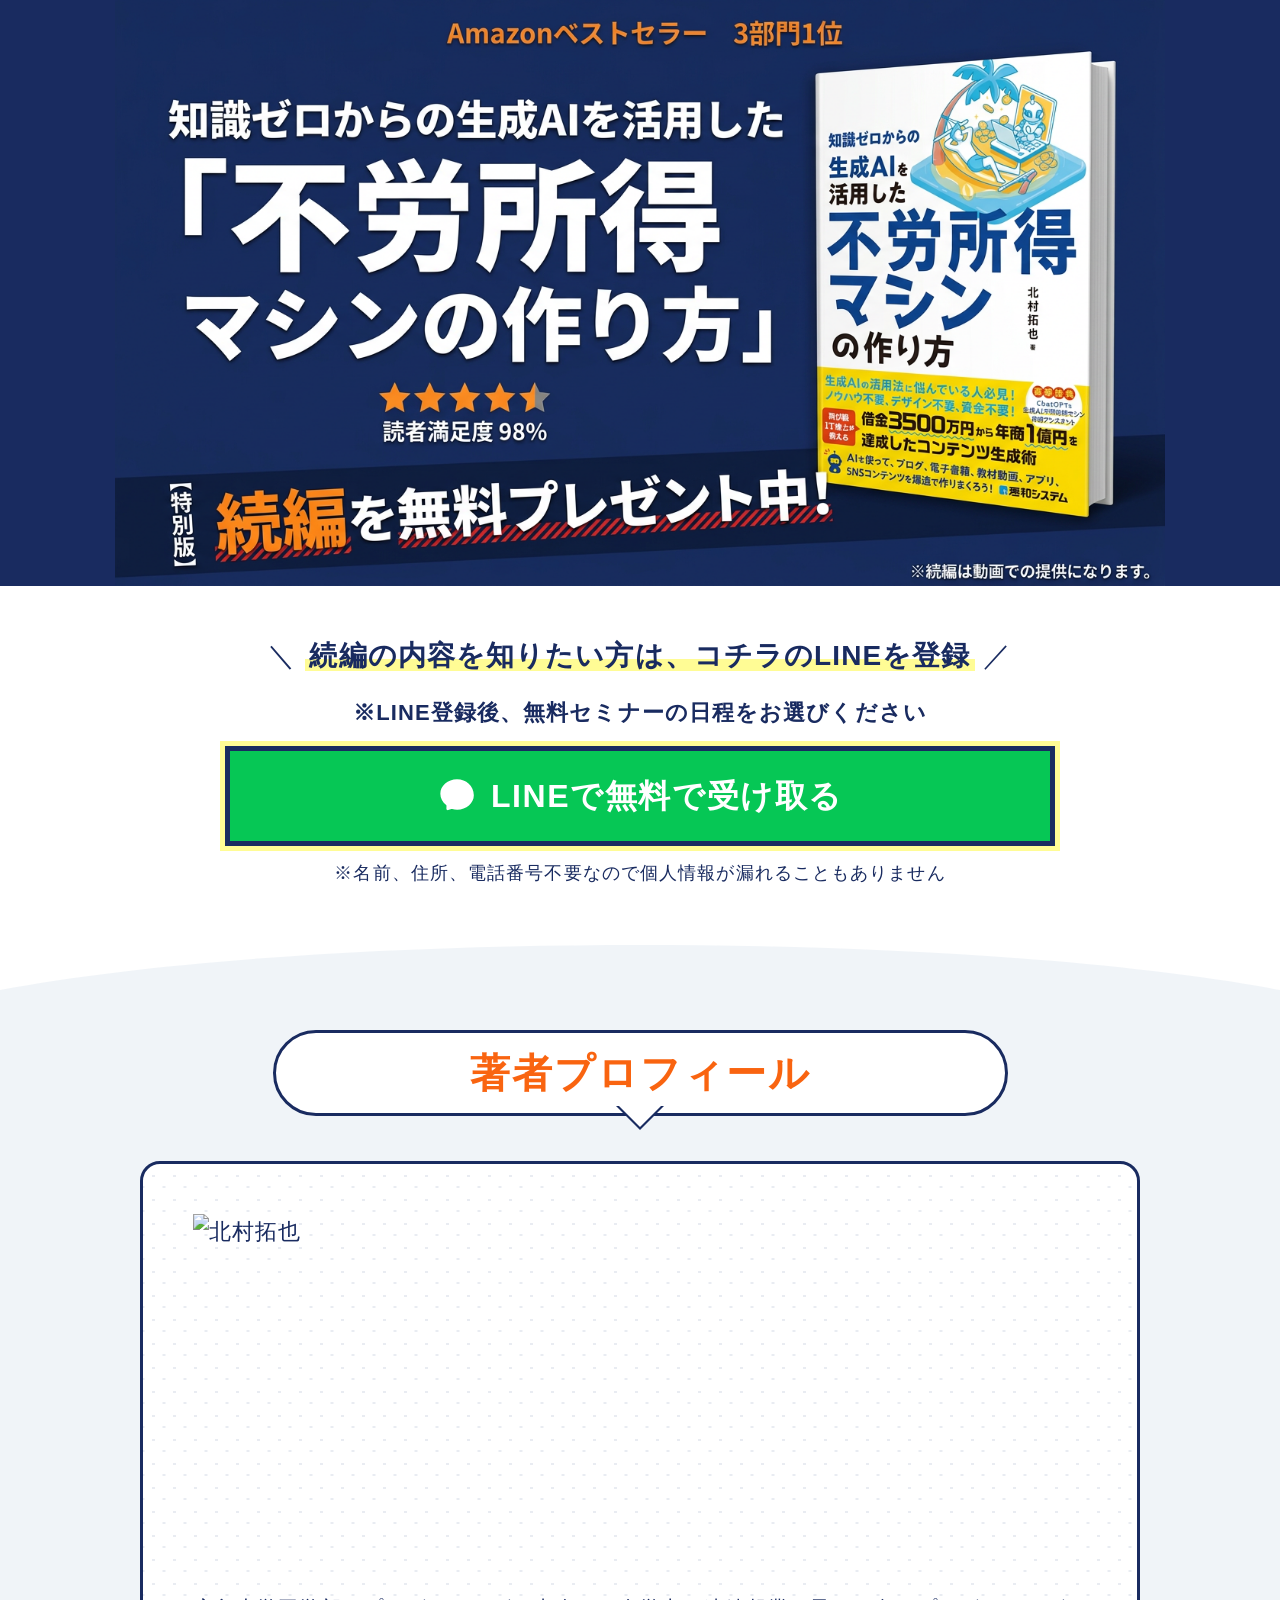
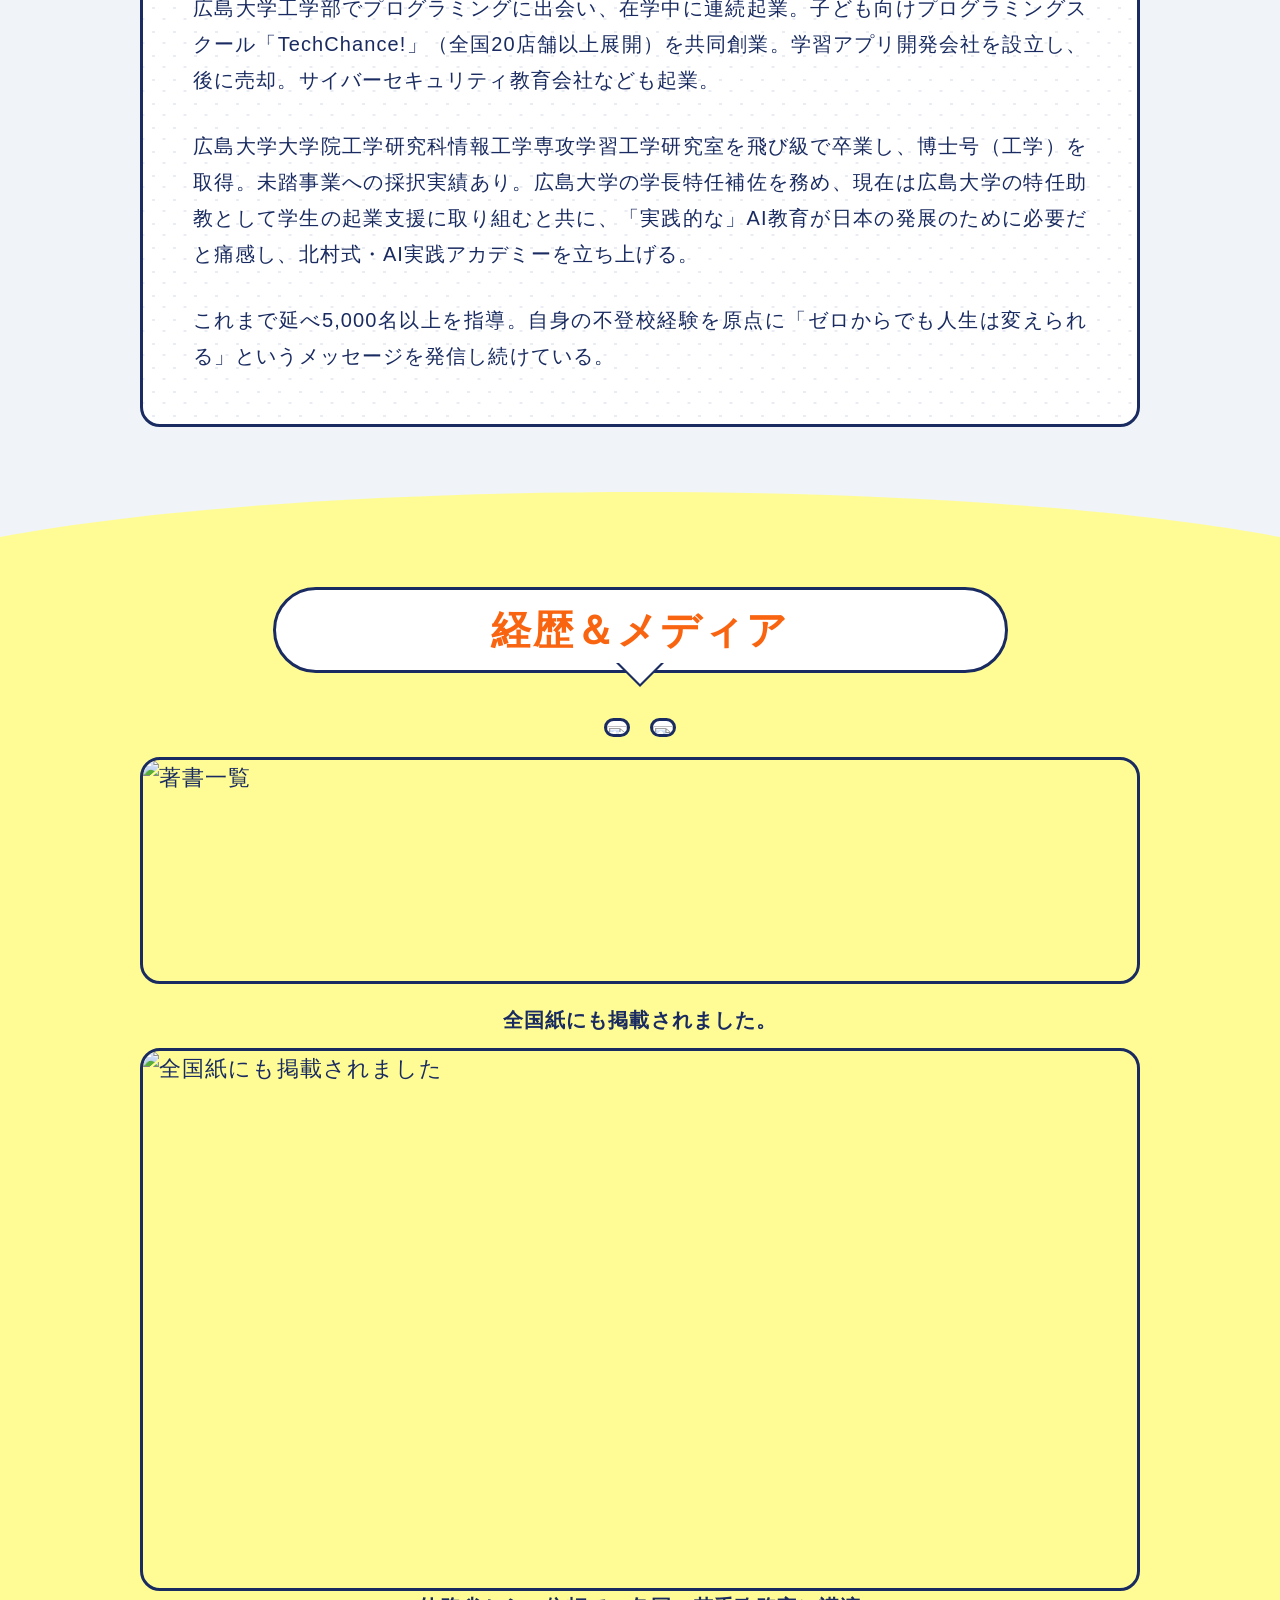
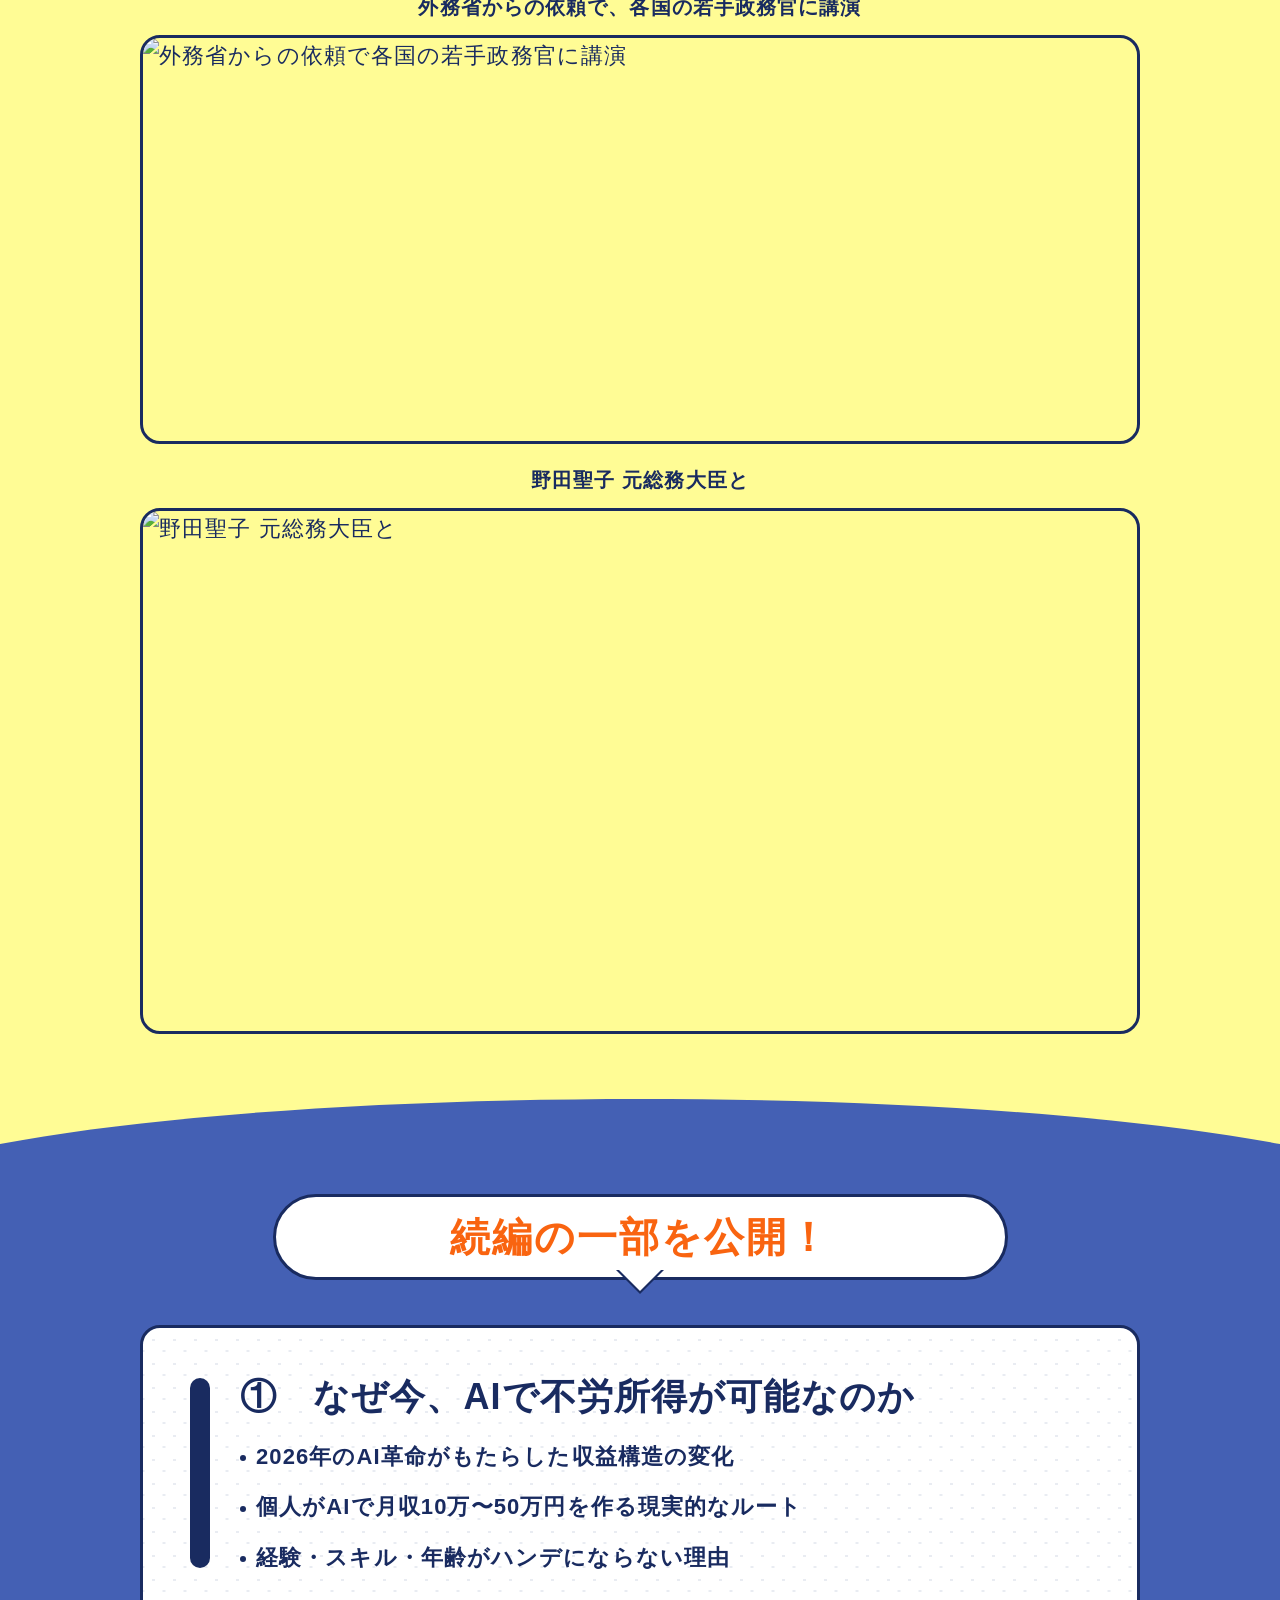
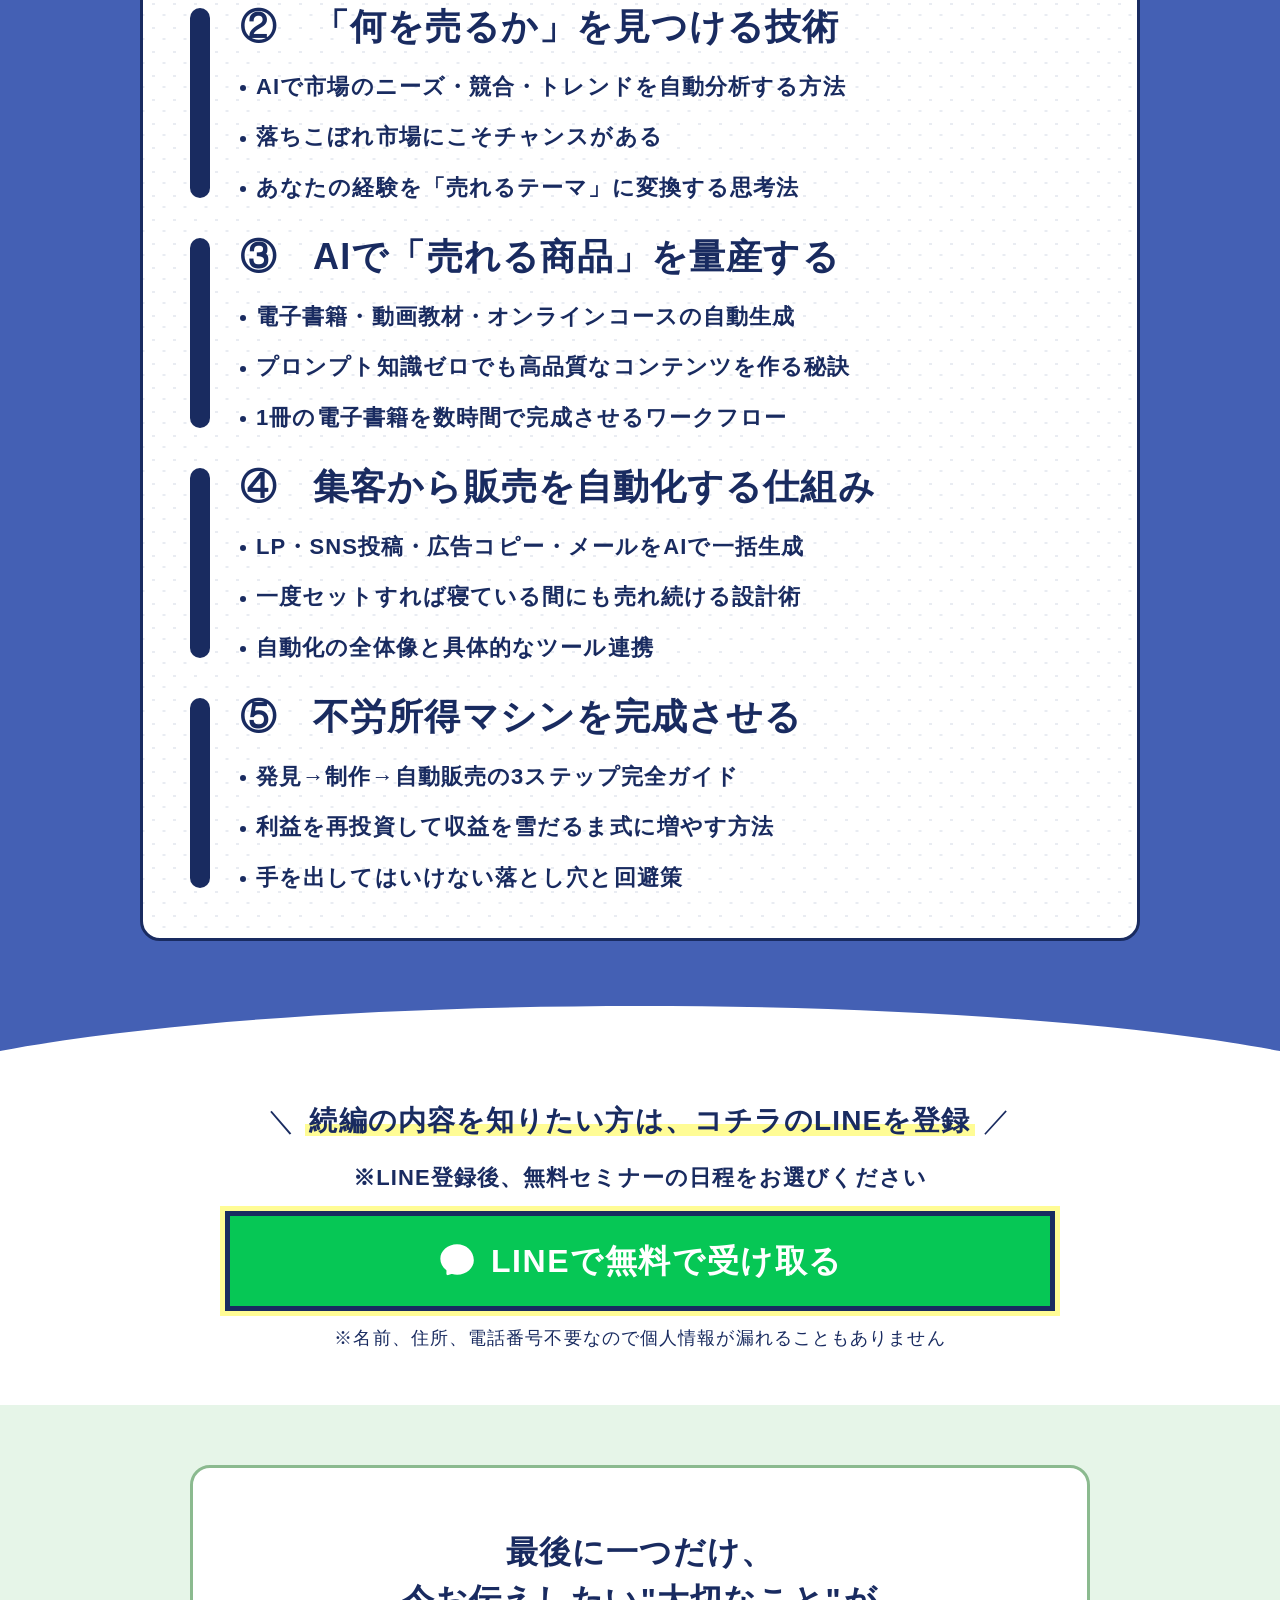
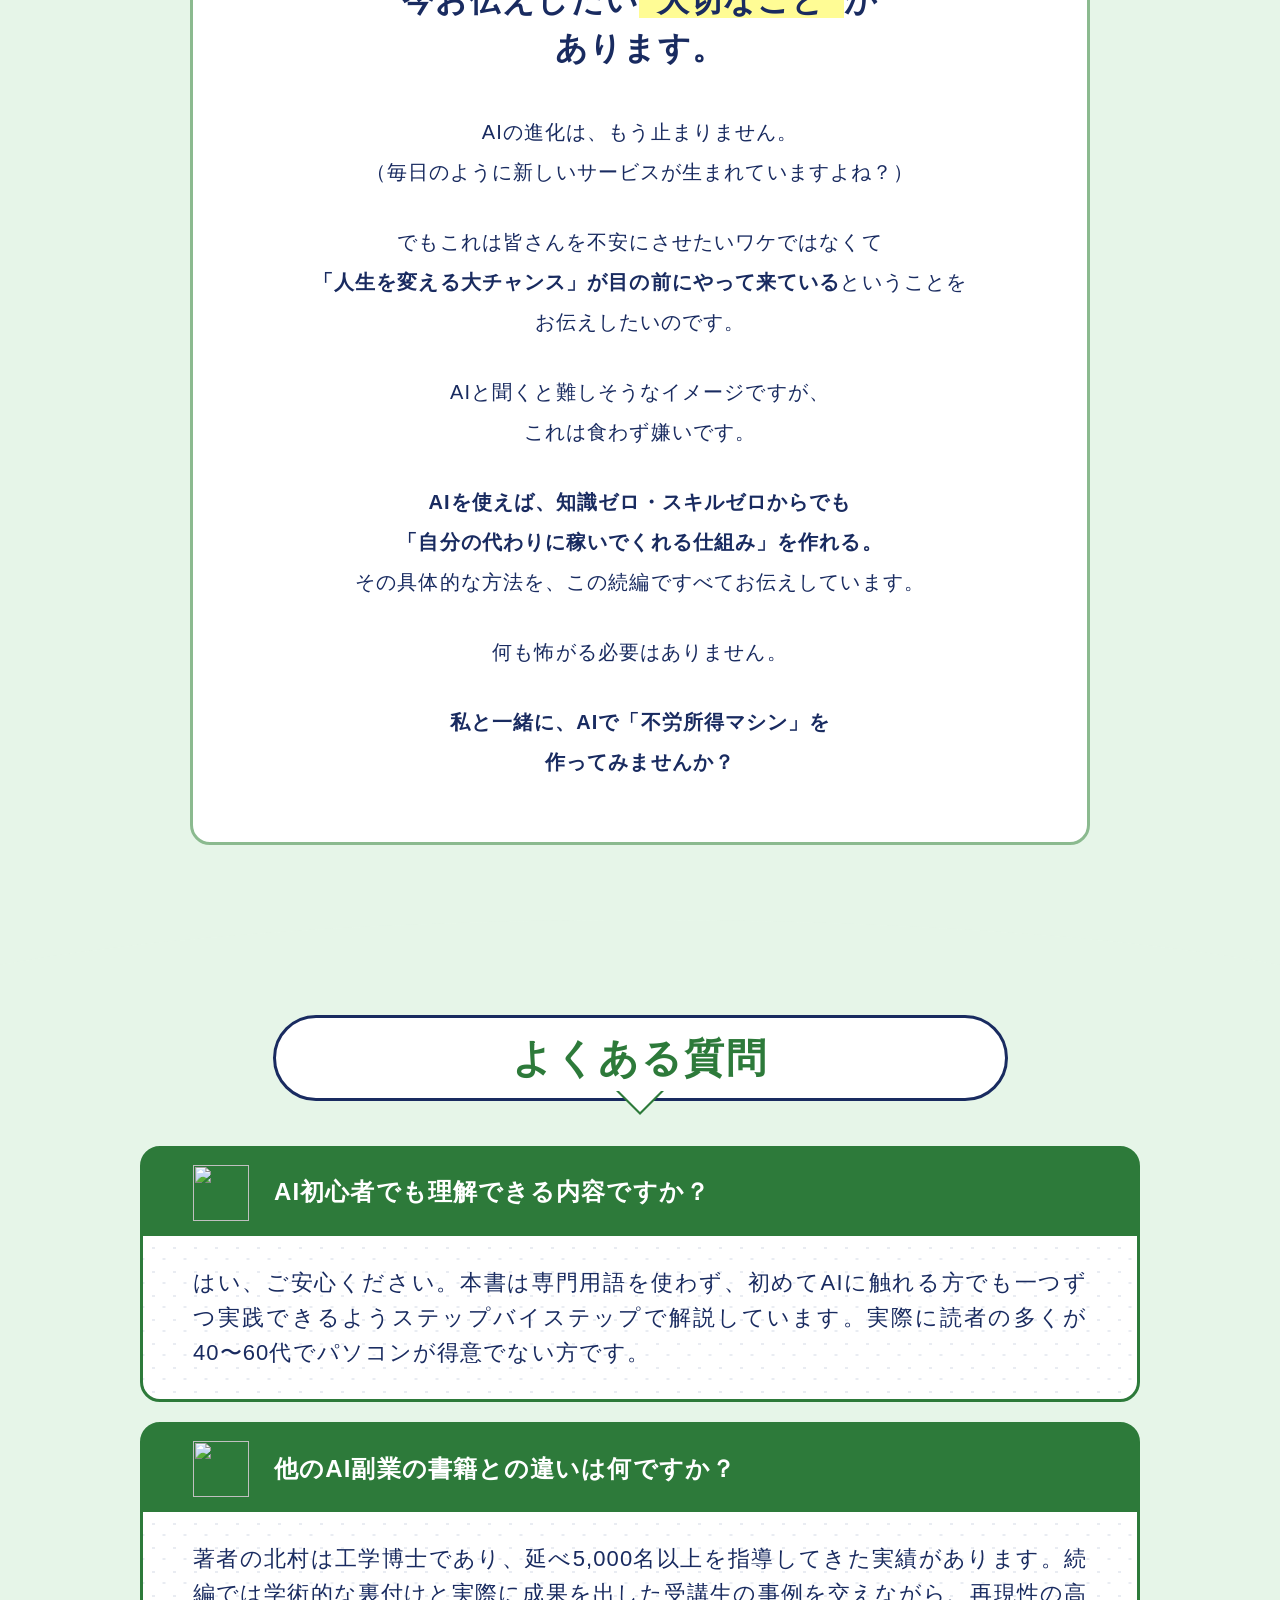
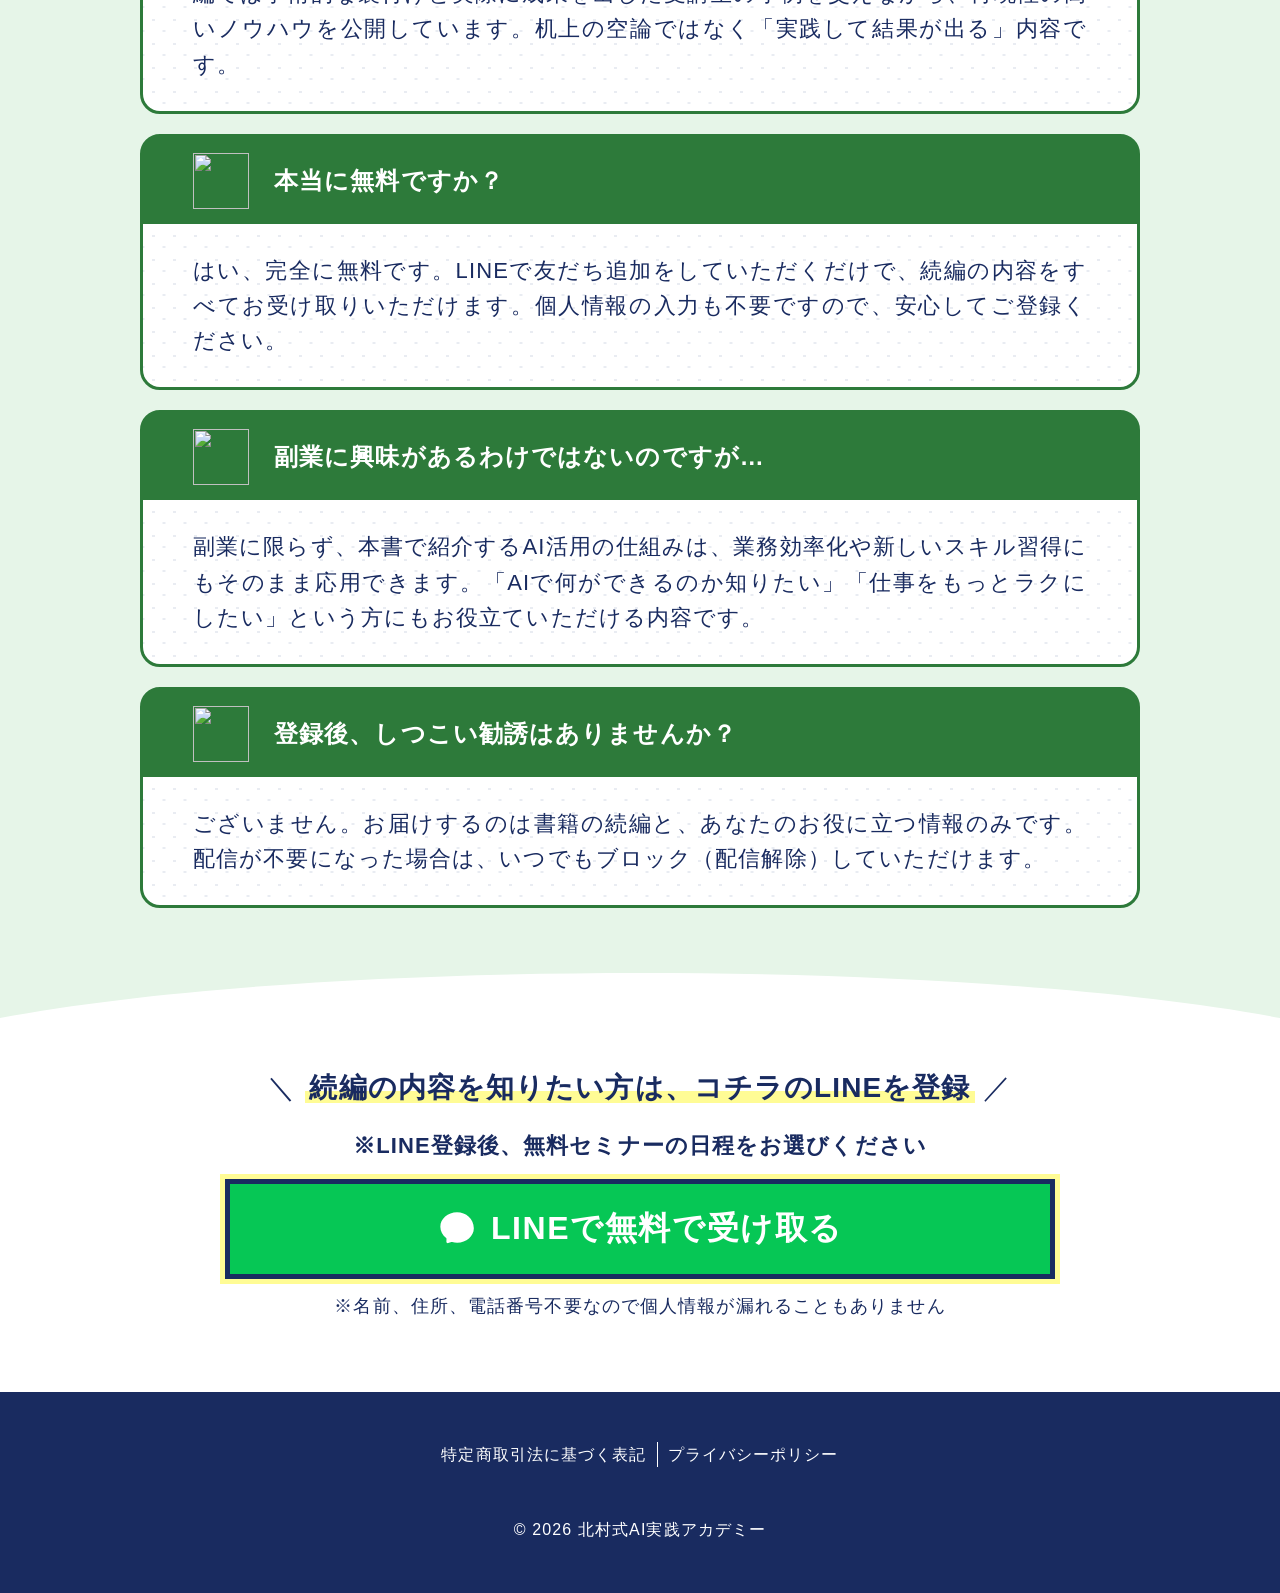
==== commit c73369df: "Add files via upload" ====
--- a/06_book_lp/index.html
+++ b/06_book_lp/index.html
@@ -155,6 +155,27 @@
 
 .sp{display:none}
 @media screen and (max-width:600px){.sp{display:block}}
+
+/* ===== SP専用調整 ===== */
+@media screen and (max-width:600px){
+  .lp_block_fv{background-color:#192b60;padding:0}
+  .lp_block_fv img{width:100%;max-width:100%}
+  .lp_block_form{padding:6vw 4vw}
+  .form-title{font-size:max(4.2vw,17px);margin-bottom:2vw;line-height:1.5}
+  .form-title::before{content:"＼";font-size:max(3.5vw,14px)}
+  .form-title::after{content:"／";font-size:max(3.5vw,14px)}
+  .form-subtitle{font-size:max(3.5vw,14px);margin-bottom:3vw}
+  .cta-line-btn{height:auto;padding:4vw 5vw;font-size:max(4.8vw,18px);border-radius:12px;gap:2.5vw;border-width:3px;outline-width:3px}
+  .cta-line-btn svg{width:28px;height:28px}
+  .lp_block_form small{font-size:max(3vw,12px);margin-top:2vw;display:block}
+  .lp_block_profile_item_main{padding:5vw}
+  .lp_block_profile_item_main h3{font-size:max(4.5vw,18px);margin-bottom:3vw}
+  .profile-achievements{gap:2.5vw}
+  .message-card{padding:6vw 5vw}
+  .message-card .msg-heading{font-size:max(5vw,20px)}
+  .message-card p{font-size:max(3.5vw,15px);line-height:1.8}
+  .wave-divider svg{height:25px}
+}
 </style>
 
   </head>
@@ -163,10 +184,7 @@
 
       <!-- ===== FV ===== -->
       <div class="lp_block lp_block_fv">
-        <picture>
-          <source srcset="images/fv_sp.png" media="(max-width: 600px)" />
-          <img src="images/fv.png" />
-        </picture>
+        <img src="images/fv.png" />
       </div>
 
       <!-- ===== CTA① ===== -->
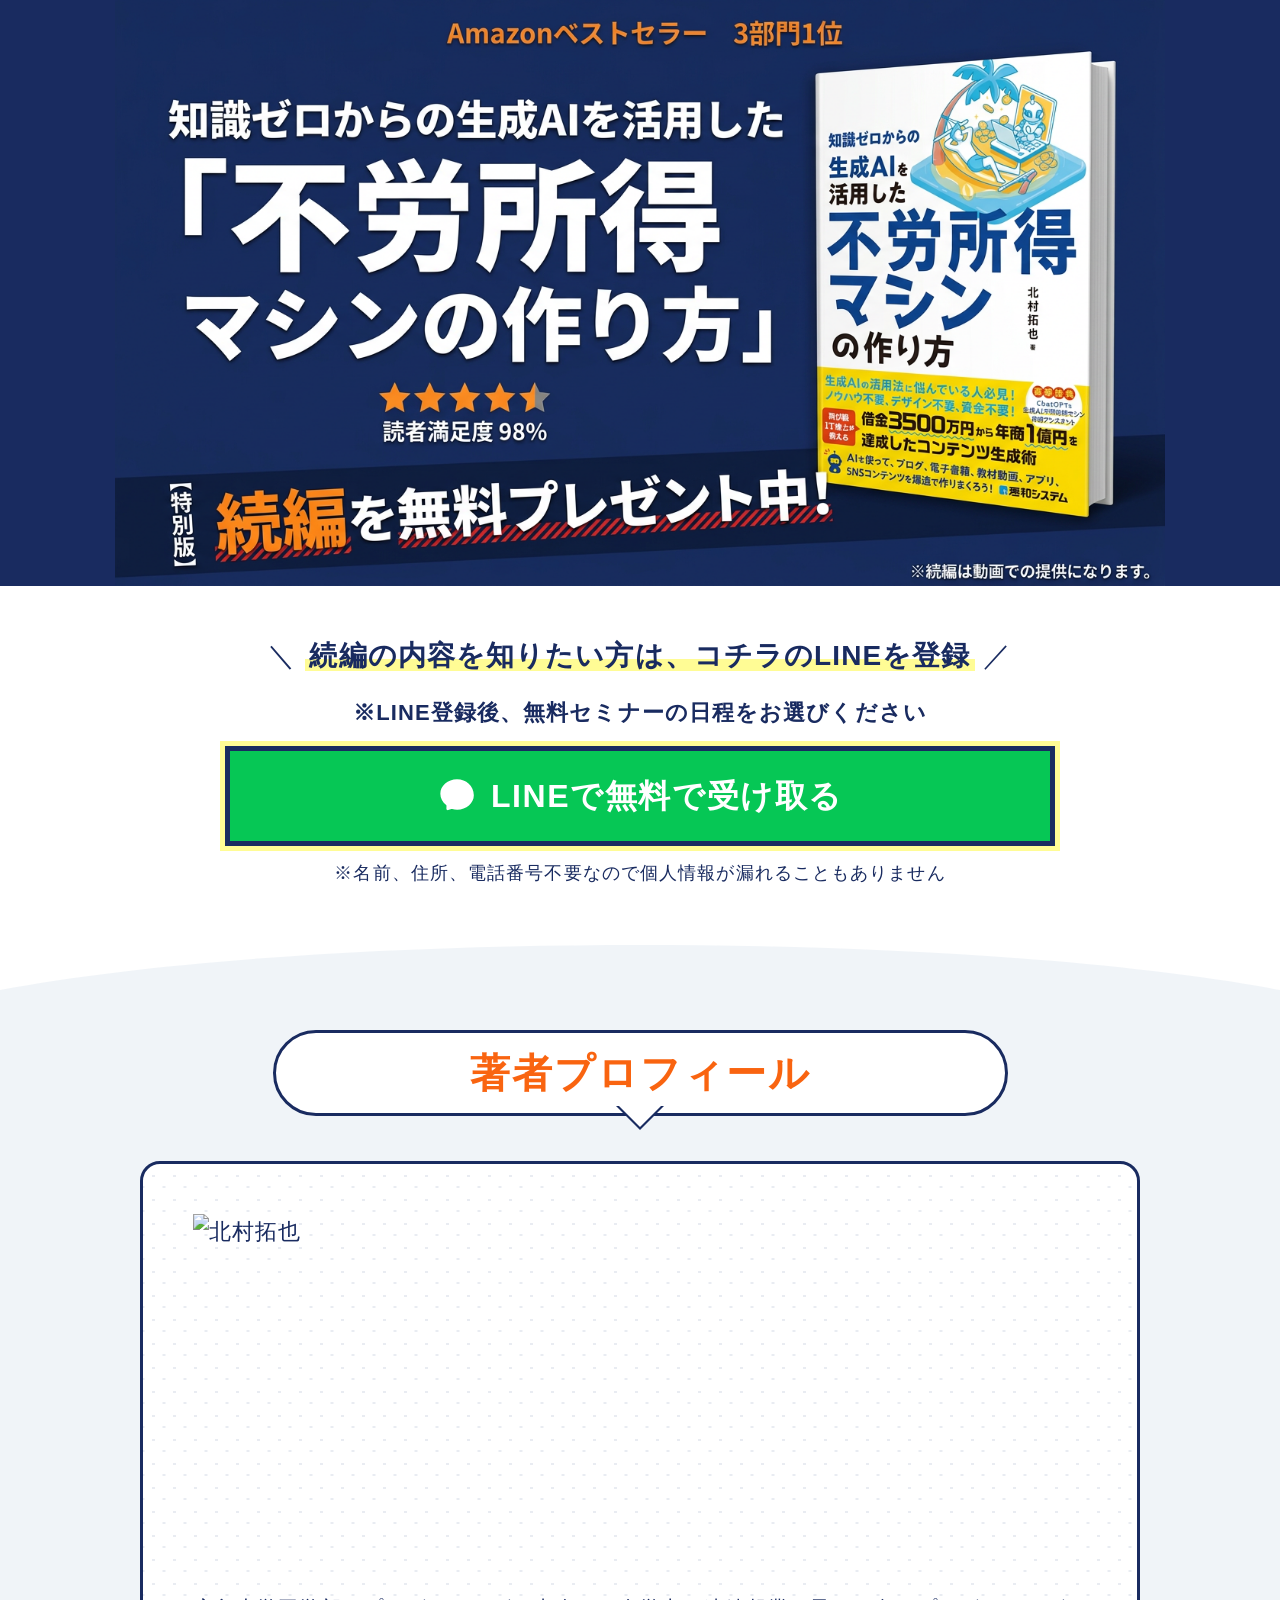
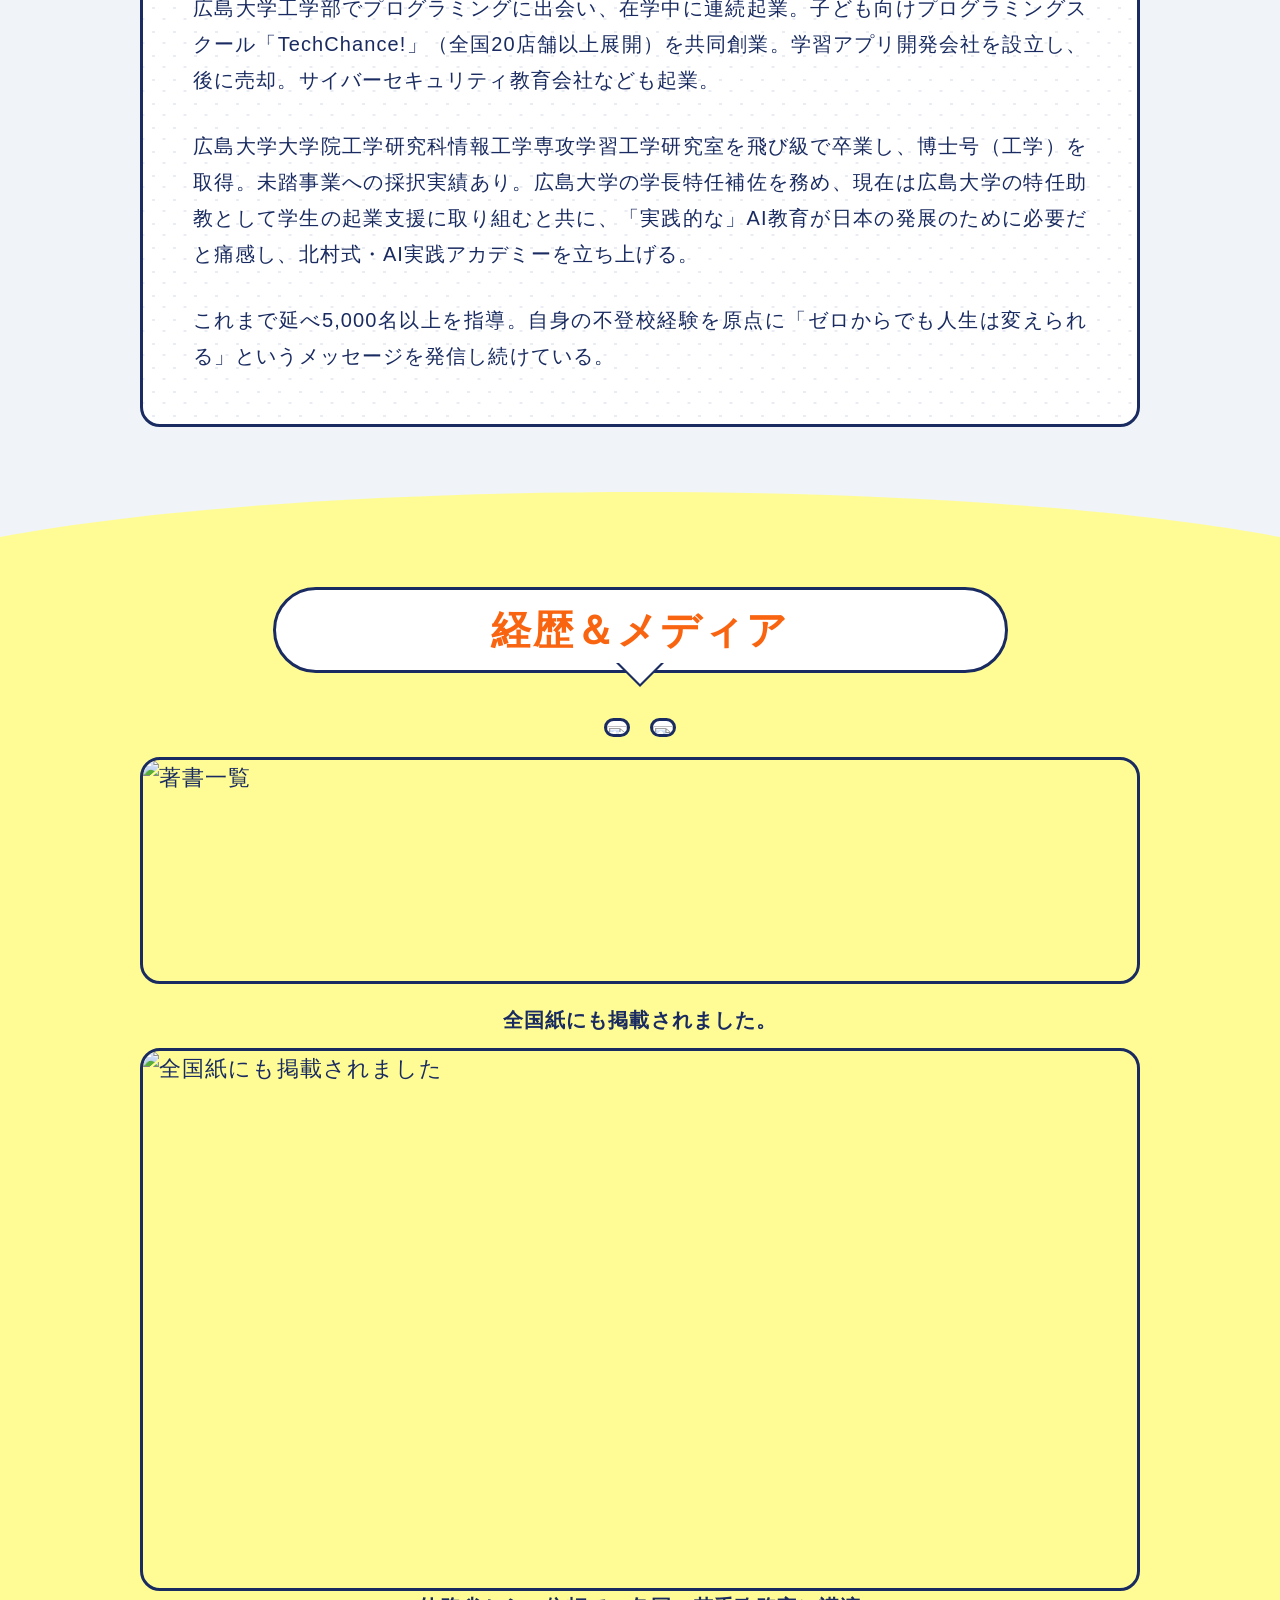
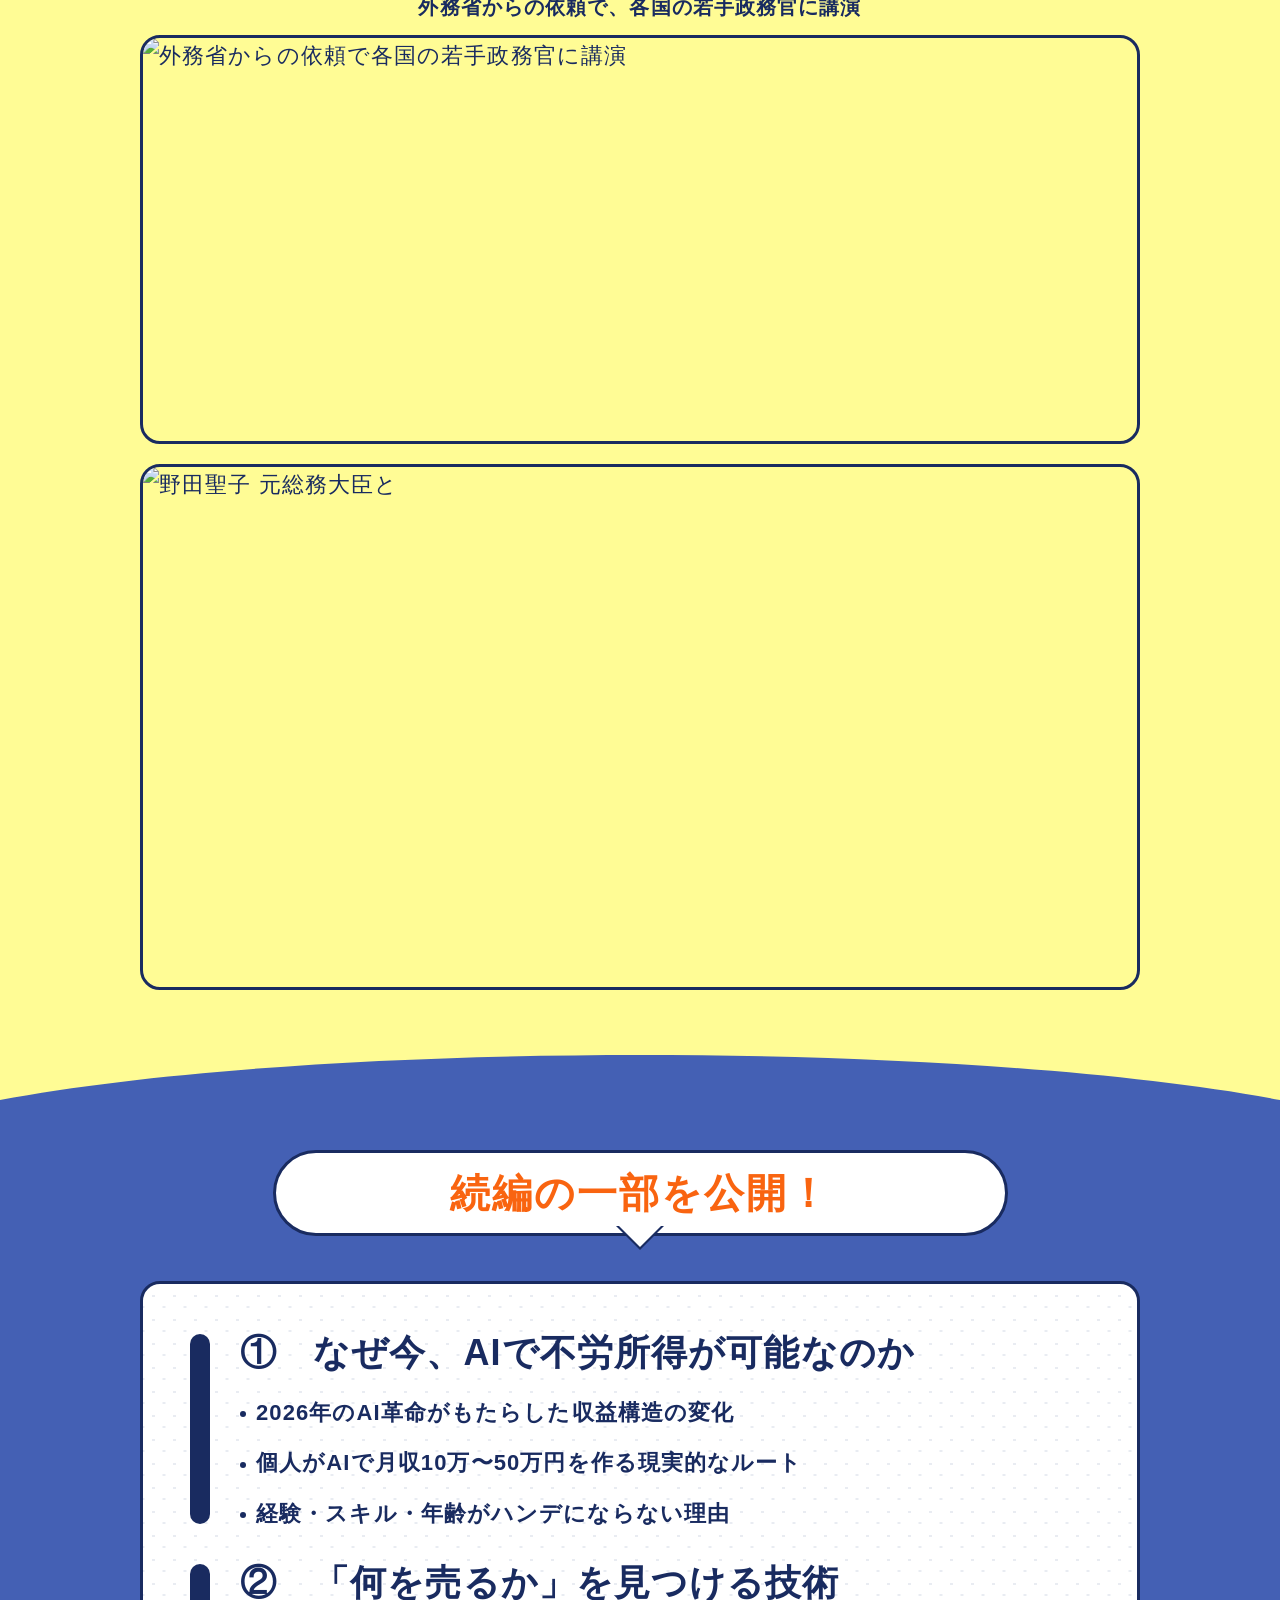
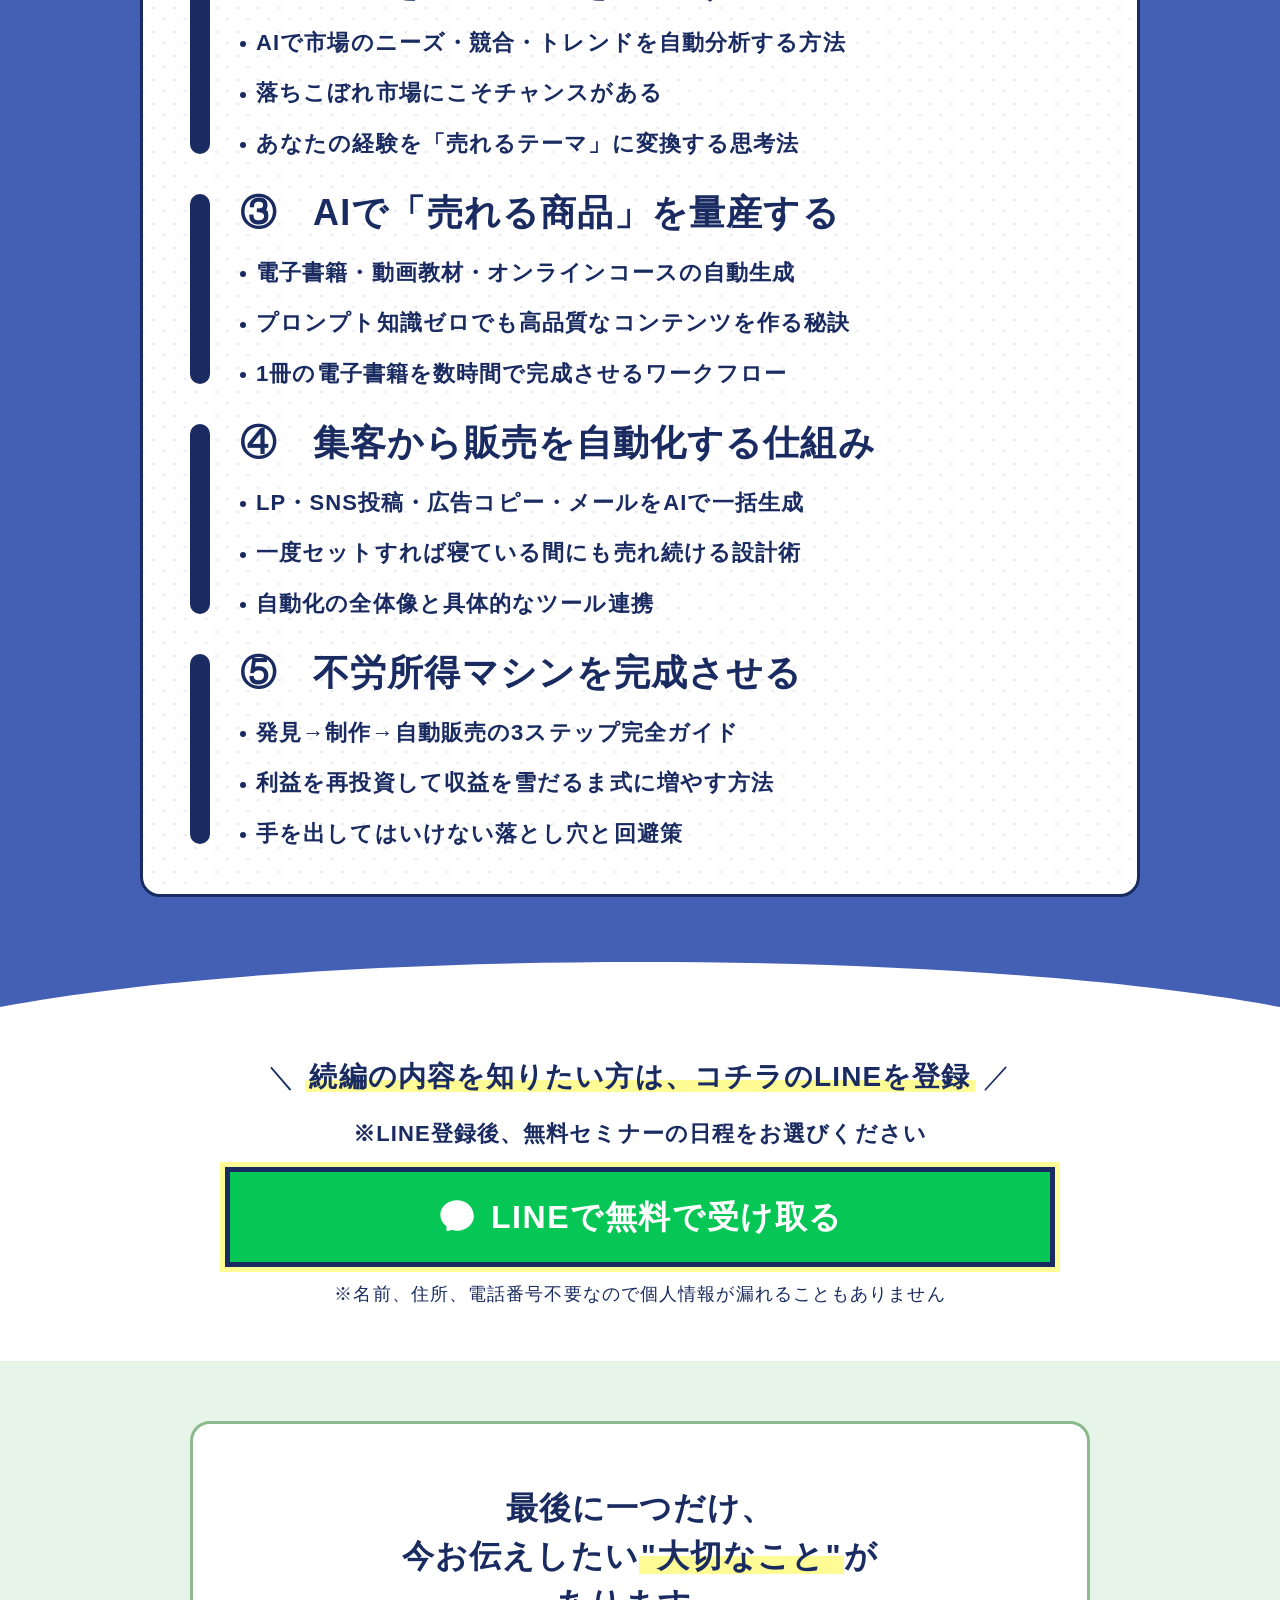
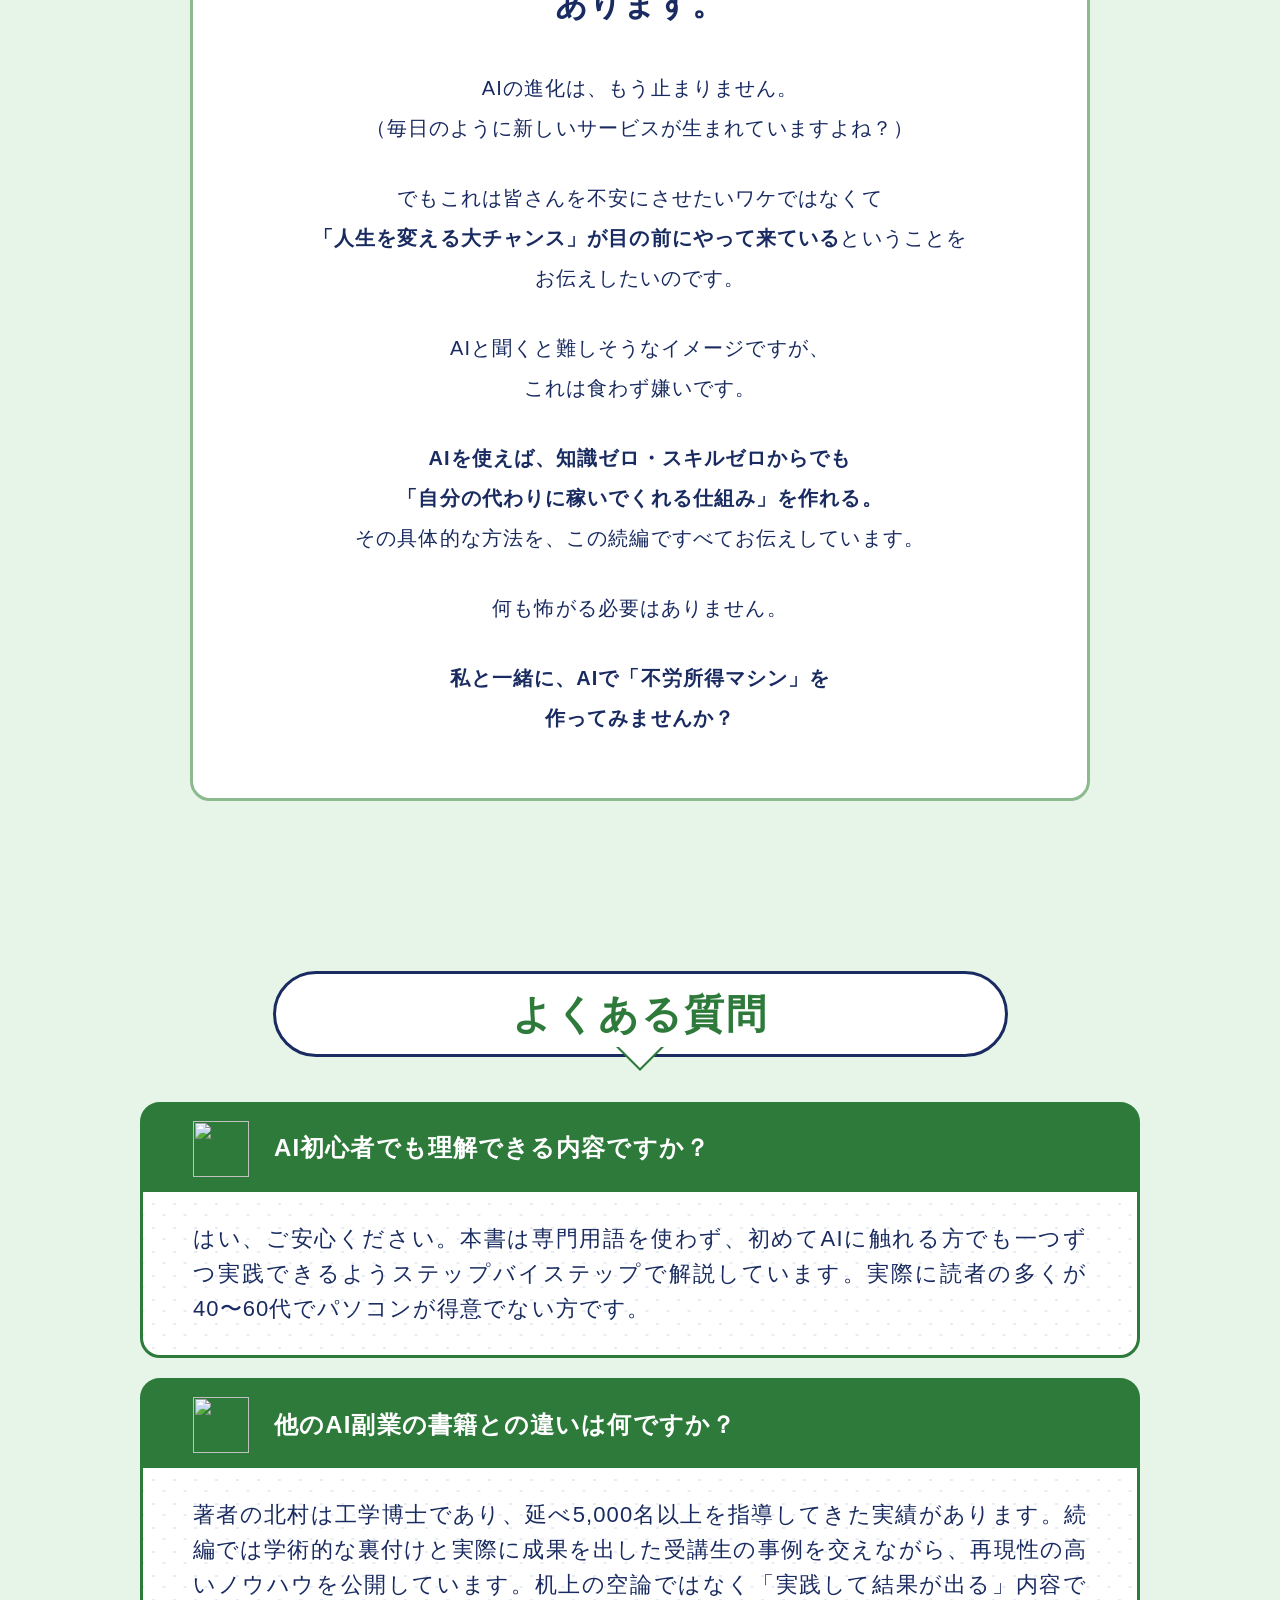
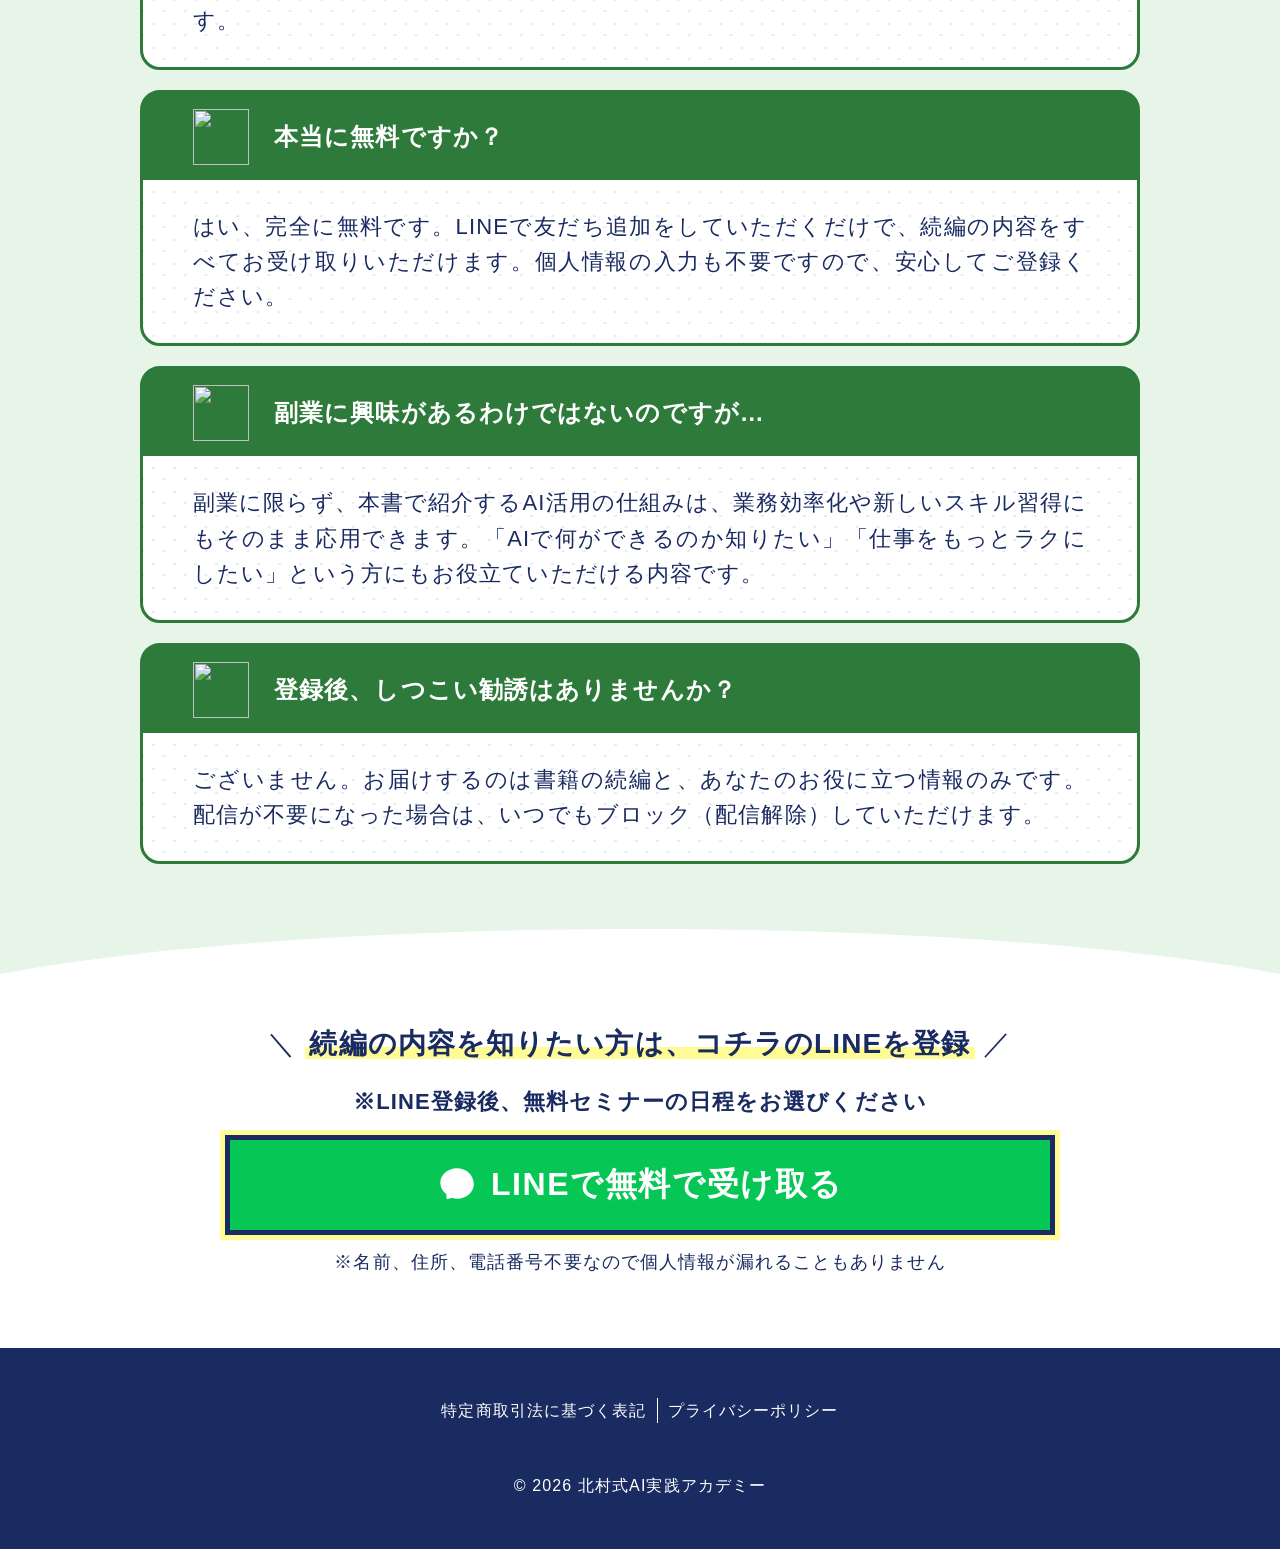
==== commit 0f663d89: "Add files via upload" ====
--- a/06_book_lp/index.html
+++ b/06_book_lp/index.html
@@ -246,7 +246,6 @@
           </div>
           <!-- 野田聖子氏との写真 -->
           <div class="lp_block_achievement_row" style="margin-top:20px">
-            <p style="text-align:center;font-size:20px;font-weight:700;margin-bottom:12px">野田聖子 元総務大臣と</p>
             <img src="https://ai-academy.jp/lp/model/images/prof01_6_2.jpg" alt="野田聖子 元総務大臣と" width="760" height="398" />
           </div>
         </div>
